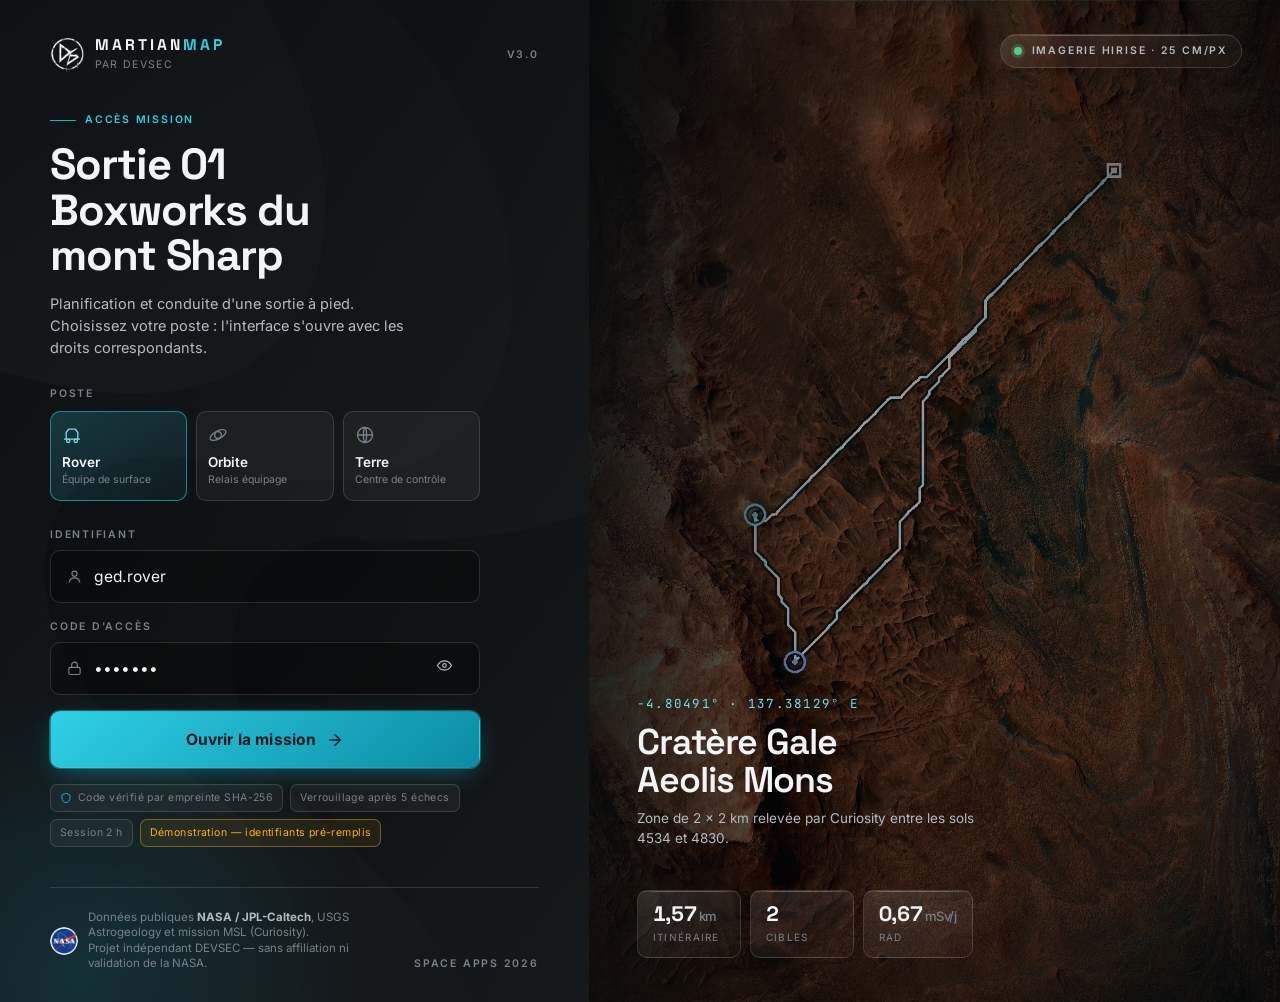
==== site/app.html @ 9fd5f77f "Martian Map v3 — interface DEVSEC, terrain 3D et liaison équipage Pipeline (martian_map_pipeline.py," ====
<!doctype html>
<html lang="fr">
<head>
<meta charset="utf-8">
<meta name="viewport" content="width=device-width,initial-scale=1">
<title>Martian Map — sortie 01</title>
<link rel="icon" href="assets/img/devsec-mark.png">
<link rel="stylesheet" href="assets/vendor/leaflet/leaflet.css">
<link rel="stylesheet" href="assets/css/martian.css">
<style>
/* ===========================================================================
   Disposition : la scène (carte 2D ou terrain 3D) occupe TOUTE la fenêtre.
   Les panneaux sont des plaques de verre posées dessus — la carte n'est
   jamais réduite à une colonne.
   =========================================================================== */
body{overflow:hidden}
#scene{position:fixed;inset:0;z-index:0;background:#06090B}
#carte{position:absolute;inset:0}
#vue3d{position:absolute;inset:0;width:100%;height:100%;display:block;opacity:0;
  transition:opacity var(--t-long) var(--e);pointer-events:none}
body[data-vue="3d"] #vue3d,body[data-ecran="marche"] #vue3d{opacity:1;pointer-events:auto}
body[data-vue="3d"] #carte,body[data-ecran="marche"] #carte{opacity:0;pointer-events:none;transition:opacity var(--t-moyen) var(--e)}
#carte{transition:opacity var(--t-moyen) var(--e)}
.leaflet-container{background:#06090B;font-family:var(--police-ui)}
.leaflet-control-attribution{background:rgba(7,10,12,.78)!important;color:var(--txt-4)!important;
  font-size:10px!important;border-radius:7px 0 0 0;padding:3px 8px!important}
.leaflet-control-attribution a{color:var(--txt-3)!important}
.etiq-carte{background:rgba(7,10,12,.9);border:1px solid var(--verre-bord);color:var(--txt);white-space:nowrap;
  font:600 11.5px/1 var(--police-ui);letter-spacing:.04em;padding:5px 9px;border-radius:7px;
  box-shadow:0 6px 18px rgba(0,0,0,.5);backdrop-filter:blur(8px)}
.etiq-carte::before{display:none}

/* ---------------------------------------------------------------- barre haute */
#barre{position:fixed;top:0;left:0;right:0;z-index:40;display:flex;align-items:center;gap:18px;
  padding:11px 18px;background:linear-gradient(180deg,rgba(7,10,12,.92),rgba(7,10,12,.62) 70%,transparent);
  backdrop-filter:blur(10px);-webkit-backdrop-filter:blur(10px)}
#barre .sep{width:1px;height:26px;background:var(--verre-bord)}
.mission-nom{font-size:13px;font-weight:600;line-height:1.2}
.mission-sous{font-size:10.5px;color:var(--txt-3)}
.droite{margin-left:auto;display:flex;align-items:center;gap:10px}
.poste{display:flex;align-items:center;gap:9px;padding:7px 12px;border-radius:9px;
  background:var(--verre-2);border:1px solid var(--verre-bord)}
.poste .n{font-size:12.5px;font-weight:600;line-height:1.1}
.poste .r{font-size:10px;color:var(--cy-400);letter-spacing:.1em;text-transform:uppercase}

/* ---------------------------------------------------------------- panneaux */
.panneau{position:fixed;z-index:30;display:flex;flex-direction:column;
  background:linear-gradient(158deg,rgba(17,24,31,.9),rgba(9,13,17,.87));
  backdrop-filter:blur(26px) saturate(135%);-webkit-backdrop-filter:blur(26px) saturate(135%);
  box-shadow:0 28px 64px -26px rgba(0,0,0,.95)}
.p-tete{display:flex;align-items:center;gap:10px;padding:13px 15px 11px}
.p-tete .etiq{flex:1}
.p-corps{padding:0 15px 15px;overflow-y:auto;min-height:0}
.repli{width:26px;height:26px;border-radius:7px;display:grid;place-items:center;color:var(--txt-3);
  transition:all var(--t-court) var(--e);flex:none}
.repli:hover{background:var(--verre-2);color:var(--txt)}
.repli svg{transition:transform var(--t-moyen) var(--e)}
.p-pied{padding:11px 15px 13px;border-top:1px solid var(--verre-bord);flex:none}
.panneau.ferme .p-corps,.panneau.ferme .p-pied{display:none}
.panneau.ferme .repli svg{transform:rotate(180deg)}

#p-couches{top:70px;left:18px;width:268px;max-height:calc(100vh - 220px)}
#p-mission{top:70px;right:18px;bottom:272px;width:376px}
#p-conditions{bottom:18px;left:18px;width:calc(100% - 430px);max-width:860px}
#p-comms{bottom:18px;right:18px;width:376px;height:240px}
body[data-ecran="marche"] .panneau{opacity:0;pointer-events:none;transform:translateY(8px)}
.panneau{transition:opacity var(--t-moyen) var(--e),transform var(--t-moyen) var(--e)}
#p-mission.ferme{width:218px}
body.plein #p-mission,body.plein #p-conditions,body.plein #p-comms,body.plein #p-couches{opacity:0;pointer-events:none}

/* --- couches --- */
.groupe + .groupe{margin-top:12px;padding-top:12px;border-top:1px solid var(--verre-bord)}
.legende{margin-top:12px;padding-top:11px;border-top:1px solid var(--verre-bord);display:grid;gap:5px}
.legende div{display:flex;align-items:center;gap:8px;font-size:11.5px;color:var(--txt-3)}
.opacite{display:flex;align-items:center;gap:10px;margin-top:10px;font-size:11.5px;color:var(--txt-3)}
.opacite input{flex:1}

/* --- bilan de mission --- */
.bilan{display:grid;grid-template-columns:1fr 1fr;gap:1px;background:var(--verre-bord);
  border:1px solid var(--verre-bord);border-radius:var(--r-s);overflow:hidden;margin-bottom:13px}
.bilan > div{background:rgba(10,14,18,.6);padding:11px 12px}
.bilan .v{font-family:var(--police-titre);font-size:20px;font-weight:700;letter-spacing:-.02em;line-height:1.05}
.bilan .v .unite{font-size:12px}
.bilan .l{font-size:10px;letter-spacing:.11em;text-transform:uppercase;color:var(--txt-3);margin-top:5px}

#profil{width:100%;height:92px;display:block;margin:4px 0 2px;cursor:crosshair}

.etape{display:grid;grid-template-columns:30px 1fr;gap:11px;padding:10px;border-radius:10px;width:100%;
  text-align:left;border:1px solid transparent;transition:all var(--t-court) var(--e)}
.etape:hover{background:var(--verre-2)}
.etape[aria-current=true]{border-color:rgba(47,208,230,.45);background:rgba(47,208,230,.08)}
.etape .num{width:30px;height:30px;border-radius:9px;display:grid;place-items:center;flex:none;
  font-family:var(--police-data);font-size:12px;font-weight:700;
  background:var(--verre-3);color:var(--txt-2);border:1px solid var(--verre-bord)}
.etape[data-nature=habitat] .num{background:rgba(255,255,255,.9);color:#070A0C;border-color:transparent}
.etape[data-nature="crête"] .num{background:linear-gradient(140deg,var(--cy-400),var(--cy-600));color:#03171C;border-color:transparent}
.etape[data-nature=creux] .num{background:linear-gradient(140deg,#6FA8FF,#2D63C8);color:#03101C;border-color:transparent}
.etape .nom{display:block;font-size:14px;font-weight:600;line-height:1.25}
.etape .det{display:block;font-size:11px;color:var(--txt-3);margin-top:4px;font-family:var(--police-data);
  line-height:1.5}
.etape .sci{display:block;font-size:11.5px;color:var(--cy-300);margin-top:5px;line-height:1.4}

/* --- conditions --- */
.mesures{display:flex;flex-wrap:wrap;gap:9px;padding-bottom:2px}
.mesure{flex:1 0 136px;padding:9px 11px;border-radius:9px;background:rgba(10,14,18,.55);
  border:1px solid var(--verre-bord)}
.mesure .n{font-size:9.5px;letter-spacing:.1em;text-transform:uppercase;color:var(--txt-4)}
.mesure .v{font-family:var(--police-data);font-size:14.5px;font-weight:500;margin:3px 0 2px}
.mesure .d{font-size:10px;color:var(--txt-4);line-height:1.3}

/* --- liaison --- */
#fil{display:flex;flex-direction:column;gap:7px;overflow-y:auto;flex:1;min-height:0;margin-bottom:11px}
.msg-l{padding:9px 11px;border-radius:9px;background:rgba(10,14,18,.55);border:1px solid var(--verre-bord);
  font-size:12.5px;line-height:1.4}
.msg-l .e{display:flex;align-items:center;gap:7px;margin-bottom:4px}
.msg-l .qui{font-size:10px;letter-spacing:.1em;text-transform:uppercase;color:var(--txt-3)}
.msg-l .h{margin-left:auto;font-family:var(--police-data);font-size:10px;color:var(--txt-4)}
.msg-l[data-prio=danger]{border-color:rgba(255,77,79,.45);background:rgba(255,77,79,.09)}
.msg-l[data-prio=prudence]{border-color:rgba(255,176,32,.4);background:rgba(255,176,32,.07)}
.envois{display:flex;flex-wrap:wrap;gap:6px}
.envois .btn{padding:7px 10px;font-size:11.5px;border-radius:8px;font-weight:500}
.vide{font-size:12px;color:var(--txt-4);padding:12px 2px;text-align:center}

/* ===========================================================================
   MODE MARCHE — visière
   Le centre reste libre : tout est repoussé sur les bords.
   =========================================================================== */
#hud{position:fixed;inset:0;z-index:35;opacity:0;pointer-events:none;
  transition:opacity var(--t-moyen) var(--e)}
body[data-ecran="marche"] #hud{opacity:1;pointer-events:auto}
#hud > *{position:absolute}
/* vignettage de visière */
#hud::before{content:"";position:absolute;inset:0;pointer-events:none;
  background:radial-gradient(ellipse 72% 64% at 50% 48%,transparent 52%,rgba(0,0,0,.62) 100%)}

/* bande de cap, en haut : fine, à la limite du champ de vision */
#ruban{top:58px;left:50%;transform:translateX(-50%);width:min(620px,56vw);height:42px;
  background:linear-gradient(180deg,rgba(9,13,17,.8),rgba(9,13,17,.55));
  border-radius:12px;overflow:hidden;display:grid;place-items:center}
#ruban canvas{display:block;width:100%;height:100%}
#ruban .fleche{position:absolute;top:-6px;left:50%;transform:translateX(-50%);
  width:0;height:0;border-left:7px solid transparent;border-right:7px solid transparent;
  border-top:9px solid var(--cy-300)}

.colonne{display:flex;flex-direction:column;gap:12px;width:296px}
#hud-g{left:26px;top:120px}
#hud-d{right:26px;top:120px;align-items:stretch}
.bloc{padding:15px 17px;border-radius:var(--r-m);
  background:linear-gradient(158deg,rgba(17,24,31,.84),rgba(9,13,17,.8));
  backdrop-filter:blur(22px) saturate(135%);-webkit-backdrop-filter:blur(22px) saturate(135%)}
.bloc .l{font-size:10px;letter-spacing:.15em;text-transform:uppercase;color:var(--txt-3);margin-bottom:7px}
.bloc .g{font-family:var(--police-titre);font-weight:700;letter-spacing:-.03em;line-height:.95;
  font-variant-numeric:tabular-nums}
.bloc .g .unite{font-size:.42em;letter-spacing:0}

#b-prochain .nom{font-family:var(--police-titre);font-size:21px;font-weight:600;line-height:1.1}
#b-prochain .sci{font-size:11.5px;color:var(--cy-300);margin-top:5px;line-height:1.35}
#b-dist .g{font-size:60px}
#b-temps .g{font-size:36px}
#b-pente{border:1.5px solid var(--sur);background:linear-gradient(150deg,rgba(86,204,138,.14),rgba(86,204,138,.04))}
#b-pente .l{color:var(--sur)}
#b-pente .g{font-size:46px}
#b-pente[data-n=prudence]{border-color:var(--prudence);background:linear-gradient(150deg,rgba(255,176,32,.16),rgba(255,176,32,.04))}
#b-pente[data-n=prudence] .l{color:var(--prudence)}
#b-pente[data-n=limite]{border-color:var(--danger);background:linear-gradient(150deg,rgba(255,77,79,.18),rgba(255,77,79,.05))}
#b-pente[data-n=limite] .l{color:#FF8A8C}
#b-retour .g{font-size:34px}
.duo{display:flex;gap:11px}
.duo > div{flex:1}

/* minicarte 3D façon jeu — inclinée, orientée selon le cap */
#boussole3d{left:26px;bottom:26px;width:230px;height:230px;perspective:620px;pointer-events:none}
#boussole3d .plateau{width:100%;height:100%;transform:rotateX(58deg);transform-style:preserve-3d;
  border-radius:50%;overflow:hidden;position:relative;
  background:radial-gradient(circle,rgba(10,16,20,.9),rgba(6,9,11,.96));
  box-shadow:0 0 0 1.5px var(--verre-bord),0 24px 50px -16px rgba(0,0,0,.9),
             0 0 46px -10px rgba(47,208,230,.3) inset}
#boussole3d canvas{position:absolute;inset:0;width:100%;height:100%}
#boussole3d .joueur{position:absolute;left:50%;top:50%;transform:translate(-50%,-50%);
  width:0;height:0;border-left:8px solid transparent;border-right:8px solid transparent;
  border-bottom:17px solid var(--cy-300);filter:drop-shadow(0 0 7px rgba(47,208,230,.9))}
#boussole3d .nord{position:absolute;left:50%;top:50%;width:2px;height:50%;transform-origin:top center;
  background:linear-gradient(180deg,rgba(255,77,79,.85),transparent)}
#boussole3d .cadre{position:absolute;inset:0;border-radius:50%;pointer-events:none;
  box-shadow:0 0 0 1.5px rgba(255,255,255,.14) inset}
#boussole-etiq{left:26px;bottom:6px;width:230px;text-align:center}

/* contrôles de démonstration */
#hud-cmd{right:26px;bottom:26px;width:360px;padding:13px 15px;border-radius:var(--r-m);
  background:linear-gradient(158deg,rgba(17,24,31,.86),rgba(9,13,17,.82))}
.cmd-l{display:flex;align-items:center;gap:8px;margin-bottom:10px}
.cmd-l .btn{flex:none}
#barre-prog{height:5px;border-radius:5px;background:rgba(255,255,255,.1);overflow:hidden;margin-bottom:9px}
#barre-prog i{display:block;height:100%;width:0;border-radius:5px;
  background:linear-gradient(90deg,var(--cy-500),var(--cy-300));transition:width .18s linear}
.cmd-info{font-family:var(--police-data);font-size:10.5px;color:var(--txt-4);display:flex;
  justify-content:space-between;gap:10px}

/* réticule central, très discret */
#reticule{left:50%;top:50%;transform:translate(-50%,-50%);width:46px;height:46px;pointer-events:none;opacity:.5}
#reticule::before,#reticule::after{content:"";position:absolute;background:rgba(255,255,255,.5)}
#reticule::before{left:50%;top:0;bottom:0;width:1px;transform:translateX(-50%);
  background:linear-gradient(180deg,transparent,rgba(255,255,255,.45) 35%,transparent 45%,
    transparent 55%,rgba(255,255,255,.45) 65%,transparent)}
#reticule::after{top:50%;left:0;right:0;height:1px;transform:translateY(-50%);
  background:linear-gradient(90deg,transparent,rgba(255,255,255,.45) 35%,transparent 45%,
    transparent 55%,rgba(255,255,255,.45) 65%,transparent)}

/* carte d'arrivée sur cible — placée bas-centre, hors du champ utile */
#sur-cible{left:50%;bottom:26px;transform:translateX(-50%) translateY(14px);width:min(430px,46vw);
  padding:16px 18px;border-radius:var(--r-m);opacity:0;pointer-events:none;
  border:1.5px solid rgba(47,208,230,.5);
  background:linear-gradient(150deg,rgba(47,208,230,.16),rgba(10,16,20,.9));
  transition:opacity var(--t-moyen) var(--e),transform var(--t-moyen) var(--e)}
#sur-cible.vu{opacity:1;transform:translateX(-50%);pointer-events:auto}
#sur-cible .t{display:flex;align-items:center;gap:10px;margin-bottom:9px}
#sur-cible .nom{font-family:var(--police-titre);font-size:18px;font-weight:600}
#sur-cible .sci{font-size:12.5px;color:var(--txt-2);line-height:1.45;margin-bottom:11px}
#sur-cible .chrono{display:flex;align-items:baseline;gap:9px}
#sur-cible .chrono .g{font-family:var(--police-titre);font-size:34px;font-weight:700;
  font-variant-numeric:tabular-nums;letter-spacing:-.02em;color:var(--cy-200)}

/* pile d'alertes (liaison, sécurité) */
#alertes{position:fixed;top:66px;left:50%;transform:translateX(-50%);z-index:60;
  display:flex;flex-direction:column;gap:9px;width:min(460px,86vw);pointer-events:none}
.alerte{padding:13px 15px;border-radius:var(--r-m);pointer-events:auto;
  border-left:3px solid var(--cy-400);animation:tombe var(--t-moyen) var(--e) both}
.alerte[data-prio=danger]{border-left-color:var(--danger)}
.alerte[data-prio=prudence]{border-left-color:var(--prudence)}
.alerte .e{display:flex;align-items:center;gap:8px;margin-bottom:4px}
.alerte .t{font-size:12.5px;line-height:1.4;color:var(--txt-2)}
@keyframes tombe{from{opacity:0;transform:translateY(-14px) scale(.97)}to{opacity:1;transform:none}}
.part{animation:part var(--t-moyen) var(--e) forwards}
@keyframes part{to{opacity:0;transform:translateY(-10px) scale(.97);margin-top:-54px}}

.impulsion{animation:impulsion .5s var(--e)}
@keyframes impulsion{0%{box-shadow:0 0 0 0 rgba(47,208,230,.5)}100%{box-shadow:0 0 0 18px rgba(47,208,230,0)}}

/* chargement */
#chargement{position:fixed;inset:0;z-index:90;display:grid;place-items:center;background:var(--ink-900);
  transition:opacity var(--t-long) var(--e)}
#chargement.parti{opacity:0;pointer-events:none}
.barre-ch{width:210px;height:2px;background:rgba(255,255,255,.1);border-radius:2px;overflow:hidden;margin-top:22px}
.barre-ch i{display:block;height:100%;width:30%;background:var(--cy-400);animation:glisse 1.1s var(--e) infinite}
@keyframes glisse{0%{transform:translateX(-100%)}100%{transform:translateX(430%)}}

@media (max-width:1280px){
  #p-mission{width:330px}#p-comms{width:330px;height:214px}
  #p-mission{bottom:246px}
  #p-conditions{width:calc(100% - 384px)}
  .colonne{width:250px}#b-dist .g{font-size:48px}
}
@media (max-width:1000px){
  #p-couches,#p-conditions{display:none}
  #p-mission,#p-comms{width:min(340px,calc(100vw - 36px))}
  #boussole3d{width:170px;height:170px}#boussole-etiq{width:170px}
  #hud-cmd{width:min(330px,calc(100vw - 52px))}
}
</style>
</head>
<body data-ecran="plan" data-vue="2d" data-role="rover">

<div id="chargement">
  <div style="text-align:center">
    <img src="assets/img/devsec-mark.png" alt="" style="height:52px;opacity:.9">
    <div class="marque-txt" style="margin-top:16px">MARTIAN<b>MAP</b></div>
    <div class="etiq" style="margin-top:9px" id="ch-txt">Chargement du relevé</div>
    <div class="barre-ch"><i></i></div>
  </div>
</div>

<div id="scene">
  <div id="carte"></div>
  <canvas id="vue3d"></canvas>
</div>

<!-- ============================ BARRE HAUTE ============================ -->
<header id="barre">
  <div class="marque">
    <img src="assets/img/devsec-mark.png" alt="DEVSEC" style="height:30px">
    <div>
      <div class="marque-txt" style="font-size:13.5px">MARTIAN<b>MAP</b></div>
      <div class="marque-sous" style="font-size:9.5px">par DEVSEC</div>
    </div>
  </div>
  <div class="sep"></div>
  <div>
    <div class="mission-nom" id="m-nom">Sortie 01</div>
    <div class="mission-sous" id="m-site">Mont Sharp</div>
  </div>

  <div class="segments" role="tablist" style="margin-left:26px">
    <button role="tab" data-ecran="plan" aria-selected="true">Planification</button>
    <button role="tab" data-ecran="marche" aria-selected="false" id="ong-marche">Mode marche</button>
  </div>

  <div class="droite">
    <div class="segments" id="vues">
      <button data-vue="2d" aria-selected="true" class="cy">Carte 2D</button>
      <button data-vue="3d" aria-selected="false" class="cy">Terrain 3D</button>
    </div>
    <button class="btn btn-fant btn-min" id="b-son" aria-pressed="true" title="Sons de l'interface">
      <svg width="17" height="17" viewBox="0 0 24 24" fill="none" stroke="currentColor" stroke-width="1.7" stroke-linecap="round" stroke-linejoin="round"><path d="M11 5 6.5 9H3v6h3.5L11 19Z"/><path d="M15.5 9.5a3.5 3.5 0 0 1 0 5" class="o1"/><path d="M18.5 7a7 7 0 0 1 0 10" class="o2"/></svg>
    </button>
    <div class="poste">
      <span class="puce-etat etat pulsation" style="--c:var(--sur);border:0;padding:0"></span>
      <div><div class="n" id="p-nom">Rover</div><div class="r" id="p-lieu">surface</div></div>
    </div>
    <button class="btn btn-fant btn-min" id="b-sortie" title="Fermer la session">
      <svg width="17" height="17" viewBox="0 0 24 24" fill="none" stroke="currentColor" stroke-width="1.7" stroke-linecap="round" stroke-linejoin="round"><path d="M15 17v2a2 2 0 0 1-2 2H6a2 2 0 0 1-2-2V5a2 2 0 0 1 2-2h7a2 2 0 0 1 2 2v2M10 12h10m0 0-3-3m3 3-3 3"/></svg>
    </button>
  </div>
</header>

<!-- ============================ PLANIFICATION ============================ -->
<aside class="panneau verre" id="p-couches">
  <div class="p-tete">
    <span class="etiq">Couches</span>
    <button class="repli" data-repli title="Replier"><svg width="15" height="15" viewBox="0 0 24 24" fill="none" stroke="currentColor" stroke-width="2" stroke-linecap="round" stroke-linejoin="round"><path d="m6 15 6-6 6 6"/></svg></button>
  </div>
  <div class="p-corps">
    <div class="groupe"><span class="etiq" style="display:block;margin-bottom:5px">Fond</span><div id="fonds"></div></div>
    <div class="groupe"><span class="etiq" style="display:block;margin-bottom:5px">Superpositions</span><div id="surcouches"></div>
      <div class="opacite"><span>Opacité</span><input type="range" id="opacite" min="10" max="100" value="100"><span class="data" id="opacite-v">100%</span></div>
    </div>
    <div class="legende">
      <div><span class="pastille" style="background:#3CB44B"></span>Pente &lt; 10° — marche normale</div>
      <div><span class="pastille" style="background:#E0A33C"></span>10° à 20° — prudence</div>
      <div><span class="pastille" style="background:#B5462A"></span>&gt; 20° ou blocs — interdit</div>
      <div><span class="pastille" style="background:#7FB3D5"></span>Traces de Curiosity</div>
    </div>
  </div>
</aside>

<aside class="panneau verre" id="p-mission">
  <div class="p-tete">
    <span class="etiq">Sortie 01 — relevé</span>
    <button class="repli" data-repli title="Replier"><svg width="15" height="15" viewBox="0 0 24 24" fill="none" stroke="currentColor" stroke-width="2" stroke-linecap="round" stroke-linejoin="round"><path d="m6 15 6-6 6 6"/></svg></button>
  </div>
  <div class="p-corps">
    <div class="bilan" id="bilan"></div>
    <span class="etiq" style="display:block;margin:4px 0 2px">Profil en long</span>
    <svg id="profil" viewBox="0 0 352 92" preserveAspectRatio="none"></svg>
    <div style="font-size:10.5px;color:var(--txt-4);margin-bottom:12px">
      Bande inférieure : classe de danger du terrain sous les pieds.
    </div>
    <span class="etiq" style="display:block;margin-bottom:5px">Déroulé</span>
    <div id="etapes"></div>
    <div style="font-size:10.5px;color:var(--txt-4);margin-top:12px;line-height:1.45" id="hypotheses"></div>
  </div>
  <div class="p-pied">
    <button class="btn btn-cle" id="vers-marche" style="width:100%">
      Passer en mode marche
      <svg width="17" height="17" viewBox="0 0 24 24" fill="none" stroke="currentColor" stroke-width="2" stroke-linecap="round" stroke-linejoin="round"><path d="M5 12h13M12 5l7 7-7 7"/></svg>
    </button>
  </div>
</aside>

<aside class="panneau verre" id="p-conditions">
  <div class="p-tete">
    <span class="etiq">Conditions — dernières mesures publiées</span>
    <span class="etiq data" id="cond-maj" style="flex:none;color:var(--txt-4)"></span>
    <button class="repli" data-repli title="Replier"><svg width="15" height="15" viewBox="0 0 24 24" fill="none" stroke="currentColor" stroke-width="2" stroke-linecap="round" stroke-linejoin="round"><path d="m6 15 6-6 6 6"/></svg></button>
  </div>
  <div class="p-corps"><div class="mesures" id="mesures"></div></div>
</aside>

<aside class="panneau verre" id="p-comms">
  <div class="p-tete">
    <span class="etiq">Liaison</span>
    <span class="etiq data" id="delai" style="flex:none;color:var(--cy-400)"></span>
    <button class="repli" data-repli title="Replier"><svg width="15" height="15" viewBox="0 0 24 24" fill="none" stroke="currentColor" stroke-width="2" stroke-linecap="round" stroke-linejoin="round"><path d="m6 15 6-6 6 6"/></svg></button>
  </div>
  <div class="p-corps" style="display:flex;flex-direction:column;flex:1;min-height:0">
    <div id="fil"></div>
    <span class="etiq" style="display:block;margin-bottom:6px">Émettre</span>
    <div class="envois" id="envois"></div>
  </div>
</aside>

<!-- ============================ MODE MARCHE ============================ -->
<section id="hud" aria-hidden="true">
  <div id="ruban" class="verre"><canvas id="ruban-c" width="1240" height="84"></canvas><span class="fleche"></span></div>
  <div id="reticule"></div>

  <div class="colonne" id="hud-g">
    <div class="bloc verre" id="b-prochain">
      <div class="l">Prochain point <span class="data" id="h-etape" style="color:var(--cy-400)"></span></div>
      <div class="nom" id="h-nom">—</div>
      <div class="sci" id="h-sci"></div>
    </div>
    <div class="bloc verre" id="b-dist">
      <div class="l">Distance</div>
      <div class="g" id="h-dist">0<span class="unite"> m</span></div>
    </div>
    <div class="bloc verre" id="b-temps">
      <div class="l">Temps estimé</div>
      <div class="g" id="h-temps">0<span class="unite"> min</span></div>
    </div>
  </div>

  <div class="colonne" id="hud-d">
    <div class="bloc verre" id="b-pente" data-n="ok">
      <div class="l" id="h-pente-etat">Terrain normal</div>
      <div class="g" id="h-pente">0,0°</div>
      <div style="font-size:11px;color:var(--txt-3);margin-top:6px" id="h-pente-txt"></div>
    </div>
    <div class="bloc verre" id="b-retour">
      <div class="l">Retour habitat</div>
      <div class="g" id="h-retour">0<span class="unite"> min</span></div>
    </div>
    <div class="duo">
      <div class="bloc verre"><div class="l">Dose</div>
        <div class="g data" style="font-size:21px" id="h-dose">0,000<span class="unite" style="font-size:11px"> mSv</span></div></div>
      <div class="bloc verre"><div class="l">Cap</div>
        <div class="g data" style="font-size:21px" id="h-cap">0°</div></div>
    </div>
  </div>

  <div id="boussole3d">
    <div class="plateau"><canvas id="mini-c" width="560" height="560"></canvas><span class="nord" id="mini-nord"></span><span class="cadre"></span></div>
    <span class="joueur"></span>
  </div>
  <div id="boussole-etiq"><span class="etiq" id="mini-etiq">Orientation · 250 m</span></div>

  <div id="sur-cible" class="verre">
    <div class="t">
      <span class="puce-etat etat" style="--c:var(--cy-400);border:0;padding:0"></span>
      <span class="etiq etiq-cy">Cible atteinte</span>
      <span class="nom" id="sc-nom" style="margin-left:auto"></span>
    </div>
    <div class="sci" id="sc-sci"></div>
    <div class="chrono">
      <span class="g" id="sc-chrono">20:00</span>
      <div><div class="etiq">Relevé en cours</div>
        <div style="font-size:11px;color:var(--txt-3)" id="sc-reste"></div></div>
      <button class="btn btn-min" id="sc-fin" style="margin-left:auto">Terminer</button>
    </div>
  </div>

  <div id="hud-cmd" class="verre">
    <div class="cmd-l">
      <button class="btn btn-min" id="c-recul">−25 m</button>
      <button class="btn btn-min btn-cle" id="c-lecture" style="flex:1">Avancer</button>
      <button class="btn btn-min" id="c-avance">+25 m</button>
      <button class="btn btn-min" id="c-reset" title="Revenir à l'habitat">⟲</button>
    </div>
    <div id="barre-prog"><i id="prog-i"></i></div>
    <input type="range" id="c-curseur" min="0" max="1000" value="0" style="width:100%" aria-label="Position sur l'itinéraire">
    <div class="cmd-info">
      <span id="c-pos">0 / 0 m</span>
      <span id="c-alt">—</span>
      <span>← → · espace · échap</span>
    </div>
  </div>
</section>

<div id="alertes"></div>

<script src="assets/vendor/leaflet/leaflet.js"></script>
<script src="assets/js/noyau.js"></script>
<script src="assets/js/carte2d.js"></script>
<script src="assets/js/hud.js"></script>
<script type="module" src="assets/js/app.js"></script>
</body>
</html>
---- site/assets/vendor/leaflet/leaflet.css ----
/* required styles */

.leaflet-pane,
.leaflet-tile,
.leaflet-marker-icon,
.leaflet-marker-shadow,
.leaflet-tile-container,
.leaflet-pane > svg,
.leaflet-pane > canvas,
.leaflet-zoom-box,
.leaflet-image-layer,
.leaflet-layer {
	position: absolute;
	left: 0;
	top: 0;
	}
.leaflet-container {
	overflow: hidden;
	}
.leaflet-tile,
.leaflet-marker-icon,
.leaflet-marker-shadow {
	-webkit-user-select: none;
	   -moz-user-select: none;
	        user-select: none;
	  -webkit-user-drag: none;
	}
/* Prevents IE11 from highlighting tiles in blue */
.leaflet-tile::selection {
	background: transparent;
}
/* Safari renders non-retina tile on retina better with this, but Chrome is worse */
.leaflet-safari .leaflet-tile {
	image-rendering: -webkit-optimize-contrast;
	}
/* hack that prevents hw layers "stretching" when loading new tiles */
.leaflet-safari .leaflet-tile-container {
	width: 1600px;
	height: 1600px;
	-webkit-transform-origin: 0 0;
	}
.leaflet-marker-icon,
.leaflet-marker-shadow {
	display: block;
	}
/* .leaflet-container svg: reset svg max-width decleration shipped in Joomla! (joomla.org) 3.x */
/* .leaflet-container img: map is broken in FF if you have max-width: 100% on tiles */
.leaflet-container .leaflet-overlay-pane svg {
	max-width: none !important;
	max-height: none !important;
	}
.leaflet-container .leaflet-marker-pane img,
.leaflet-container .leaflet-shadow-pane img,
.leaflet-container .leaflet-tile-pane img,
.leaflet-container img.leaflet-image-layer,
.leaflet-container .leaflet-tile {
	max-width: none !important;
	max-height: none !important;
	width: auto;
	padding: 0;
	}

.leaflet-container img.leaflet-tile {
	/* See: https://bugs.chromium.org/p/chromium/issues/detail?id=600120 */
	mix-blend-mode: plus-lighter;
}

.leaflet-container.leaflet-touch-zoom {
	-ms-touch-action: pan-x pan-y;
	touch-action: pan-x pan-y;
	}
.leaflet-container.leaflet-touch-drag {
	-ms-touch-action: pinch-zoom;
	/* Fallback for FF which doesn't support pinch-zoom */
	touch-action: none;
	touch-action: pinch-zoom;
}
.leaflet-container.leaflet-touch-drag.leaflet-touch-zoom {
	-ms-touch-action: none;
	touch-action: none;
}
.leaflet-container {
	-webkit-tap-highlight-color: transparent;
}
.leaflet-container a {
	-webkit-tap-highlight-color: rgba(51, 181, 229, 0.4);
}
.leaflet-tile {
	filter: inherit;
	visibility: hidden;
	}
.leaflet-tile-loaded {
	visibility: inherit;
	}
.leaflet-zoom-box {
	width: 0;
	height: 0;
	-moz-box-sizing: border-box;
	     box-sizing: border-box;
	z-index: 800;
	}
/* workaround for https://bugzilla.mozilla.org/show_bug.cgi?id=888319 */
.leaflet-overlay-pane svg {
	-moz-user-select: none;
	}

.leaflet-pane         { z-index: 400; }

.leaflet-tile-pane    { z-index: 200; }
.leaflet-overlay-pane { z-index: 400; }
.leaflet-shadow-pane  { z-index: 500; }
.leaflet-marker-pane  { z-index: 600; }
.leaflet-tooltip-pane   { z-index: 650; }
.leaflet-popup-pane   { z-index: 700; }

.leaflet-map-pane canvas { z-index: 100; }
.leaflet-map-pane svg    { z-index: 200; }

.leaflet-vml-shape {
	width: 1px;
	height: 1px;
	}
.lvml {
	behavior: url(#default#VML);
	display: inline-block;
	position: absolute;
	}


/* control positioning */

.leaflet-control {
	position: relative;
	z-index: 800;
	pointer-events: visiblePainted; /* IE 9-10 doesn't have auto */
	pointer-events: auto;
	}
.leaflet-top,
.leaflet-bottom {
	position: absolute;
	z-index: 1000;
	pointer-events: none;
	}
.leaflet-top {
	top: 0;
	}
.leaflet-right {
	right: 0;
	}
.leaflet-bottom {
	bottom: 0;
	}
.leaflet-left {
	left: 0;
	}
.leaflet-control {
	float: left;
	clear: both;
	}
.leaflet-right .leaflet-control {
	float: right;
	}
.leaflet-top .leaflet-control {
	margin-top: 10px;
	}
.leaflet-bottom .leaflet-control {
	margin-bottom: 10px;
	}
.leaflet-left .leaflet-control {
	margin-left: 10px;
	}
.leaflet-right .leaflet-control {
	margin-right: 10px;
	}


/* zoom and fade animations */

.leaflet-fade-anim .leaflet-popup {
	opacity: 0;
	-webkit-transition: opacity 0.2s linear;
	   -moz-transition: opacity 0.2s linear;
	        transition: opacity 0.2s linear;
	}
.leaflet-fade-anim .leaflet-map-pane .leaflet-popup {
	opacity: 1;
	}
.leaflet-zoom-animated {
	-webkit-transform-origin: 0 0;
	    -ms-transform-origin: 0 0;
	        transform-origin: 0 0;
	}
svg.leaflet-zoom-animated {
	will-change: transform;
}

.leaflet-zoom-anim .leaflet-zoom-animated {
	-webkit-transition: -webkit-transform 0.25s cubic-bezier(0,0,0.25,1);
	   -moz-transition:    -moz-transform 0.25s cubic-bezier(0,0,0.25,1);
	        transition:         transform 0.25s cubic-bezier(0,0,0.25,1);
	}
.leaflet-zoom-anim .leaflet-tile,
.leaflet-pan-anim .leaflet-tile {
	-webkit-transition: none;
	   -moz-transition: none;
	        transition: none;
	}

.leaflet-zoom-anim .leaflet-zoom-hide {
	visibility: hidden;
	}


/* cursors */

.leaflet-interactive {
	cursor: pointer;
	}
.leaflet-grab {
	cursor: -webkit-grab;
	cursor:    -moz-grab;
	cursor:         grab;
	}
.leaflet-crosshair,
.leaflet-crosshair .leaflet-interactive {
	cursor: crosshair;
	}
.leaflet-popup-pane,
.leaflet-control {
	cursor: auto;
	}
.leaflet-dragging .leaflet-grab,
.leaflet-dragging .leaflet-grab .leaflet-interactive,
.leaflet-dragging .leaflet-marker-draggable {
	cursor: move;
	cursor: -webkit-grabbing;
	cursor:    -moz-grabbing;
	cursor:         grabbing;
	}

/* marker & overlays interactivity */
.leaflet-marker-icon,
.leaflet-marker-shadow,
.leaflet-image-layer,
.leaflet-pane > svg path,
.leaflet-tile-container {
	pointer-events: none;
	}

.leaflet-marker-icon.leaflet-interactive,
.leaflet-image-layer.leaflet-interactive,
.leaflet-pane > svg path.leaflet-interactive,
svg.leaflet-image-layer.leaflet-interactive path {
	pointer-events: visiblePainted; /* IE 9-10 doesn't have auto */
	pointer-events: auto;
	}

/* visual tweaks */

.leaflet-container {
	background: #ddd;
	outline-offset: 1px;
	}
.leaflet-container a {
	color: #0078A8;
	}
.leaflet-zoom-box {
	border: 2px dotted #38f;
	background: rgba(255,255,255,0.5);
	}


/* general typography */
.leaflet-container {
	font-family: "Helvetica Neue", Arial, Helvetica, sans-serif;
	font-size: 12px;
	font-size: 0.75rem;
	line-height: 1.5;
	}


/* general toolbar styles */

.leaflet-bar {
	box-shadow: 0 1px 5px rgba(0,0,0,0.65);
	border-radius: 4px;
	}
.leaflet-bar a {
	background-color: #fff;
	border-bottom: 1px solid #ccc;
	width: 26px;
	height: 26px;
	line-height: 26px;
	display: block;
	text-align: center;
	text-decoration: none;
	color: black;
	}
.leaflet-bar a,
.leaflet-control-layers-toggle {
	background-position: 50% 50%;
	background-repeat: no-repeat;
	display: block;
	}
.leaflet-bar a:hover,
.leaflet-bar a:focus {
	background-color: #f4f4f4;
	}
.leaflet-bar a:first-child {
	border-top-left-radius: 4px;
	border-top-right-radius: 4px;
	}
.leaflet-bar a:last-child {
	border-bottom-left-radius: 4px;
	border-bottom-right-radius: 4px;
	border-bottom: none;
	}
.leaflet-bar a.leaflet-disabled {
	cursor: default;
	background-color: #f4f4f4;
	color: #bbb;
	}

.leaflet-touch .leaflet-bar a {
	width: 30px;
	height: 30px;
	line-height: 30px;
	}
.leaflet-touch .leaflet-bar a:first-child {
	border-top-left-radius: 2px;
	border-top-right-radius: 2px;
	}
.leaflet-touch .leaflet-bar a:last-child {
	border-bottom-left-radius: 2px;
	border-bottom-right-radius: 2px;
	}

/* zoom control */

.leaflet-control-zoom-in,
.leaflet-control-zoom-out {
	font: bold 18px 'Lucida Console', Monaco, monospace;
	text-indent: 1px;
	}

.leaflet-touch .leaflet-control-zoom-in, .leaflet-touch .leaflet-control-zoom-out  {
	font-size: 22px;
	}


/* layers control */

.leaflet-control-layers {
	box-shadow: 0 1px 5px rgba(0,0,0,0.4);
	background: #fff;
	border-radius: 5px;
	}
.leaflet-control-layers-toggle {
	background-image: url(images/layers.png);
	width: 36px;
	height: 36px;
	}
.leaflet-retina .leaflet-control-layers-toggle {
	background-image: url(images/layers-2x.png);
	background-size: 26px 26px;
	}
.leaflet-touch .leaflet-control-layers-toggle {
	width: 44px;
	height: 44px;
	}
.leaflet-control-layers .leaflet-control-layers-list,
.leaflet-control-layers-expanded .leaflet-control-layers-toggle {
	display: none;
	}
.leaflet-control-layers-expanded .leaflet-control-layers-list {
	display: block;
	position: relative;
	}
.leaflet-control-layers-expanded {
	padding: 6px 10px 6px 6px;
	color: #333;
	background: #fff;
	}
.leaflet-control-layers-scrollbar {
	overflow-y: scroll;
	overflow-x: hidden;
	padding-right: 5px;
	}
.leaflet-control-layers-selector {
	margin-top: 2px;
	position: relative;
	top: 1px;
	}
.leaflet-control-layers label {
	display: block;
	font-size: 13px;
	font-size: 1.08333em;
	}
.leaflet-control-layers-separator {
	height: 0;
	border-top: 1px solid #ddd;
	margin: 5px -10px 5px -6px;
	}

/* Default icon URLs */
.leaflet-default-icon-path { /* used only in path-guessing heuristic, see L.Icon.Default */
	background-image: url(images/marker-icon.png);
	}


/* attribution and scale controls */

.leaflet-container .leaflet-control-attribution {
	background: #fff;
	background: rgba(255, 255, 255, 0.8);
	margin: 0;
	}
.leaflet-control-attribution,
.leaflet-control-scale-line {
	padding: 0 5px;
	color: #333;
	line-height: 1.4;
	}
.leaflet-control-attribution a {
	text-decoration: none;
	}
.leaflet-control-attribution a:hover,
.leaflet-control-attribution a:focus {
	text-decoration: underline;
	}
.leaflet-attribution-flag {
	display: inline !important;
	vertical-align: baseline !important;
	width: 1em;
	height: 0.6669em;
	}
.leaflet-left .leaflet-control-scale {
	margin-left: 5px;
	}
.leaflet-bottom .leaflet-control-scale {
	margin-bottom: 5px;
	}
.leaflet-control-scale-line {
	border: 2px solid #777;
	border-top: none;
	line-height: 1.1;
	padding: 2px 5px 1px;
	white-space: nowrap;
	-moz-box-sizing: border-box;
	     box-sizing: border-box;
	background: rgba(255, 255, 255, 0.8);
	text-shadow: 1px 1px #fff;
	}
.leaflet-control-scale-line:not(:first-child) {
	border-top: 2px solid #777;
	border-bottom: none;
	margin-top: -2px;
	}
.leaflet-control-scale-line:not(:first-child):not(:last-child) {
	border-bottom: 2px solid #777;
	}

.leaflet-touch .leaflet-control-attribution,
.leaflet-touch .leaflet-control-layers,
.leaflet-touch .leaflet-bar {
	box-shadow: none;
	}
.leaflet-touch .leaflet-control-layers,
.leaflet-touch .leaflet-bar {
	border: 2px solid rgba(0,0,0,0.2);
	background-clip: padding-box;
	}


/* popup */

.leaflet-popup {
	position: absolute;
	text-align: center;
	margin-bottom: 20px;
	}
.leaflet-popup-content-wrapper {
	padding: 1px;
	text-align: left;
	border-radius: 12px;
	}
.leaflet-popup-content {
	margin: 13px 24px 13px 20px;
	line-height: 1.3;
	font-size: 13px;
	font-size: 1.08333em;
	min-height: 1px;
	}
.leaflet-popup-content p {
	margin: 17px 0;
	margin: 1.3em 0;
	}
.leaflet-popup-tip-container {
	width: 40px;
	height: 20px;
	position: absolute;
	left: 50%;
	margin-top: -1px;
	margin-left: -20px;
	overflow: hidden;
	pointer-events: none;
	}
.leaflet-popup-tip {
	width: 17px;
	height: 17px;
	padding: 1px;

	margin: -10px auto 0;
	pointer-events: auto;

	-webkit-transform: rotate(45deg);
	   -moz-transform: rotate(45deg);
	    -ms-transform: rotate(45deg);
	        transform: rotate(45deg);
	}
.leaflet-popup-content-wrapper,
.leaflet-popup-tip {
	background: white;
	color: #333;
	box-shadow: 0 3px 14px rgba(0,0,0,0.4);
	}
.leaflet-container a.leaflet-popup-close-button {
	position: absolute;
	top: 0;
	right: 0;
	border: none;
	text-align: center;
	width: 24px;
	height: 24px;
	font: 16px/24px Tahoma, Verdana, sans-serif;
	color: #757575;
	text-decoration: none;
	background: transparent;
	}
.leaflet-container a.leaflet-popup-close-button:hover,
.leaflet-container a.leaflet-popup-close-button:focus {
	color: #585858;
	}
.leaflet-popup-scrolled {
	overflow: auto;
	}

.leaflet-oldie .leaflet-popup-content-wrapper {
	-ms-zoom: 1;
	}
.leaflet-oldie .leaflet-popup-tip {
	width: 24px;
	margin: 0 auto;

	-ms-filter: "progid:DXImageTransform.Microsoft.Matrix(M11=0.70710678, M12=0.70710678, M21=-0.70710678, M22=0.70710678)";
	filter: progid:DXImageTransform.Microsoft.Matrix(M11=0.70710678, M12=0.70710678, M21=-0.70710678, M22=0.70710678);
	}

.leaflet-oldie .leaflet-control-zoom,
.leaflet-oldie .leaflet-control-layers,
.leaflet-oldie .leaflet-popup-content-wrapper,
.leaflet-oldie .leaflet-popup-tip {
	border: 1px solid #999;
	}


/* div icon */

.leaflet-div-icon {
	background: #fff;
	border: 1px solid #666;
	}


/* Tooltip */
/* Base styles for the element that has a tooltip */
.leaflet-tooltip {
	position: absolute;
	padding: 6px;
	background-color: #fff;
	border: 1px solid #fff;
	border-radius: 3px;
	color: #222;
	white-space: nowrap;
	-webkit-user-select: none;
	-moz-user-select: none;
	-ms-user-select: none;
	user-select: none;
	pointer-events: none;
	box-shadow: 0 1px 3px rgba(0,0,0,0.4);
	}
.leaflet-tooltip.leaflet-interactive {
	cursor: pointer;
	pointer-events: auto;
	}
.leaflet-tooltip-top:before,
.leaflet-tooltip-bottom:before,
.leaflet-tooltip-left:before,
.leaflet-tooltip-right:before {
	position: absolute;
	pointer-events: none;
	border: 6px solid transparent;
	background: transparent;
	content: "";
	}

/* Directions */

.leaflet-tooltip-bottom {
	margin-top: 6px;
}
.leaflet-tooltip-top {
	margin-top: -6px;
}
.leaflet-tooltip-bottom:before,
.leaflet-tooltip-top:before {
	left: 50%;
	margin-left: -6px;
	}
.leaflet-tooltip-top:before {
	bottom: 0;
	margin-bottom: -12px;
	border-top-color: #fff;
	}
.leaflet-tooltip-bottom:before {
	top: 0;
	margin-top: -12px;
	margin-left: -6px;
	border-bottom-color: #fff;
	}
.leaflet-tooltip-left {
	margin-left: -6px;
}
.leaflet-tooltip-right {
	margin-left: 6px;
}
.leaflet-tooltip-left:before,
.leaflet-tooltip-right:before {
	top: 50%;
	margin-top: -6px;
	}
.leaflet-tooltip-left:before {
	right: 0;
	margin-right: -12px;
	border-left-color: #fff;
	}
.leaflet-tooltip-right:before {
	left: 0;
	margin-left: -12px;
	border-right-color: #fff;
	}

/* Printing */

@media print {
	/* Prevent printers from removing background-images of controls. */
	.leaflet-control {
		-webkit-print-color-adjust: exact;
		print-color-adjust: exact;
		}
	}
---- site/assets/css/martian.css ----
@import url("../fonts/polices.css");

/* ===========================================================================
   MARTIAN MAP — système de design
   DEVSEC · NASA Space Apps Challenge 2026 · Libreville

   Principes retenus, et pourquoi :

   1. VERRE GRIS.  Les surfaces sont des plaques de verre translucide tirées de
      la palette fournie (gris neutre #6E6F71 → #FFFFFF). Le verre se pose sur
      l'imagerie martienne : l'instrument n'occulte jamais complètement le
      terrain, exactement comme une visière.
   2. ACCENT FROID.  Le terrain de Gale est rouille. Un accent chaud s'y noie.
      L'accent instrument est donc cyan : contraste maximal sur la roche, et
      lecture immédiate de « ceci est une donnée, pas du paysage ».
   3. LE CHAUD EST RÉSERVÉ AU DANGER.  Ambre = prudence, rouge = limite. Aucune
      décoration chaude ailleurs : dans une interface de sécurité, une couleur
      d'alerte utilisée pour faire joli est une faute.
   4. LE CENTRE EST LIBRE.  En mode marche, rien n'est placé au centre : c'est
      le champ de vision de l'astronaute.
   =========================================================================== */

:root{
  /* --- sol --- */
  --ink-900:#070A0C;
  --ink-800:#0B1013;
  --ink-700:#111820;
  --ink-600:#18222B;

  /* --- gris de la palette fournie --- */
  --g-05:#F8F8F9; --g-10:#F0F0F1; --g-20:#E0E0E2; --g-30:#D0D0D2;
  --g-40:#C0C0C2; --g-50:#A8A8AB; --g-60:#909094; --g-70:#6E6F71;

  /* --- verre --- */
  --verre-1:rgba(255,255,255,.045);
  --verre-2:rgba(255,255,255,.075);
  --verre-3:rgba(255,255,255,.115);
  --verre-bord:rgba(255,255,255,.135);
  --verre-bord-fort:rgba(255,255,255,.26);
  --verre-ombre:0 24px 60px -24px rgba(0,0,0,.92);
  --flou:blur(22px) saturate(150%);

  /* --- texte --- */
  --txt:#F2F4F6; --txt-2:#B4BBC2; --txt-3:#79828B; --txt-4:#4D5760;

  /* --- accent instrument --- */
  --cy-200:#AFF2FA; --cy-300:#6FE2F2; --cy-400:#2FD0E6;
  --cy-500:#11B2CC; --cy-600:#0A8CA3; --cy-700:#076B7D;
  --cy-ombre:0 0 0 1px rgba(47,208,230,.35), 0 8px 28px -8px rgba(47,208,230,.45);

  /* --- sémantique sécurité --- */
  --sur:#56CC8A; --prudence:#FFB020; --danger:#FF4D4F; --danger-2:#C62A2C;

  /* --- marques --- */
  --nasa-bleu:#0B3D91; --nasa-rouge:#FC3D21;

  /* --- rythme --- */
  --r-s:10px; --r-m:16px; --r-l:22px; --r-xl:30px;
  --t-court:.16s; --t-moyen:.3s; --t-long:.55s;
  --e:cubic-bezier(.2,.75,.25,1);

  --police-titre:"Space Grotesk","Segoe UI",system-ui,sans-serif;
  --police-ui:"Inter","Segoe UI",system-ui,sans-serif;
  --police-data:"JetBrains Mono",ui-monospace,"Cascadia Mono",Consolas,monospace;
}

*,*::before,*::after{box-sizing:border-box}
html,body{height:100%;margin:0}
body{
  background:var(--ink-900); color:var(--txt);
  font:400 16px/1.5 var(--police-ui);
  -webkit-font-smoothing:antialiased; text-rendering:optimizeLegibility;
  overflow:hidden;
}
h1,h2,h3,h4{margin:0;font-family:var(--police-titre);font-weight:600;letter-spacing:-.015em}
button,input,select,textarea{font:inherit;color:inherit}
button{border:0;background:none;cursor:pointer}
a{color:var(--cy-300);text-decoration:none}
::selection{background:rgba(47,208,230,.3)}

/* barres de défilement discrètes */
*::-webkit-scrollbar{width:9px;height:9px}
*::-webkit-scrollbar-track{background:transparent}
*::-webkit-scrollbar-thumb{background:rgba(255,255,255,.1);border-radius:9px;border:2px solid transparent;background-clip:content-box}
*::-webkit-scrollbar-thumb:hover{background:rgba(255,255,255,.2);background-clip:content-box}

/* ===========================================================================
   VERRE — la brique de base
   =========================================================================== */
.verre{
  position:relative;
  background:linear-gradient(158deg,var(--verre-3),var(--verre-1) 58%,rgba(255,255,255,.02));
  backdrop-filter:var(--flou); -webkit-backdrop-filter:var(--flou);
  border:1px solid var(--verre-bord);
  border-radius:var(--r-m);
  box-shadow:var(--verre-ombre);
}
/* liseré lumineux en haut de plaque : donne l'épaisseur du verre */
.verre::before{
  content:""; position:absolute; inset:0 0 auto; height:1px; border-radius:inherit;
  background:linear-gradient(90deg,transparent,var(--verre-bord-fort) 22%,var(--verre-bord-fort) 78%,transparent);
  pointer-events:none;
}
.verre-dense{background:linear-gradient(158deg,rgba(14,20,26,.88),rgba(8,12,16,.82));backdrop-filter:blur(30px) saturate(130%)}
/* Posé sur l'imagerie : le fond doit rester sombre quelle que soit la couleur
   de la carte en dessous, sinon le texte secondaire disparaît. La sensation de
   verre vient alors du flou et du liseré, pas de la transparence. */
.verre-pose{
  background:linear-gradient(158deg,rgba(17,24,31,.89),rgba(9,13,17,.86));
  backdrop-filter:blur(26px) saturate(135%); -webkit-backdrop-filter:blur(26px) saturate(135%);
  border:1px solid rgba(255,255,255,.12);
  box-shadow:0 28px 64px -26px rgba(0,0,0,.95),0 0 0 1px rgba(0,0,0,.3);
}
.verre-plat{box-shadow:none;border-radius:var(--r-s)}
@supports not (backdrop-filter:blur(2px)){
  .verre{background:rgba(14,19,24,.93)}
}

/* ===========================================================================
   TYPOGRAPHIE
   =========================================================================== */
.titre-xl{font-family:var(--police-titre);font-size:clamp(30px,3.4vw,44px);font-weight:700;line-height:1.05;letter-spacing:-.025em}
.titre-l {font-family:var(--police-titre);font-size:23px;font-weight:600;line-height:1.15}
.titre-m {font-family:var(--police-titre);font-size:18px;font-weight:600}

/* étiquette technique : toujours en capitales, toujours espacée, jamais une phrase */
.etiq{
  font-family:var(--police-ui); font-size:10.5px; font-weight:600;
  letter-spacing:.17em; text-transform:uppercase; color:var(--txt-3);
}
.etiq-cy{color:var(--cy-400)}
.data{font-family:var(--police-data);font-variant-numeric:tabular-nums;font-feature-settings:"tnum" 1}
.unite{font-family:var(--police-ui);font-weight:500;color:var(--txt-3)}
.sourdine{color:var(--txt-2)}
.sourdine-2{color:var(--txt-3)}

/* grand nombre d'instrument */
.nombre{font-family:var(--police-titre);font-weight:700;font-variant-numeric:tabular-nums;letter-spacing:-.03em;line-height:.92}
.nombre-xxl{font-size:clamp(56px,7vw,96px)}
.nombre-xl{font-size:clamp(38px,4.4vw,58px)}
.nombre-l{font-size:30px}

/* ===========================================================================
   COMMANDES
   =========================================================================== */
.btn{
  display:inline-flex;align-items:center;justify-content:center;gap:10px;
  padding:13px 20px;border-radius:var(--r-s);
  font-weight:600;font-size:14.5px;letter-spacing:.01em;
  border:1px solid var(--verre-bord); background:var(--verre-2); color:var(--txt);
  transition:background var(--t-court) var(--e),border-color var(--t-court) var(--e),
             transform var(--t-court) var(--e),box-shadow var(--t-court) var(--e);
}
.btn:hover{background:var(--verre-3);border-color:var(--verre-bord-fort)}
.btn:active{transform:translateY(1px)}
.btn:focus-visible{outline:2px solid var(--cy-400);outline-offset:2px}
.btn-cle{
  background:linear-gradient(140deg,var(--cy-400),var(--cy-600));
  border-color:transparent;color:#03171C;font-weight:700;
  box-shadow:var(--cy-ombre);
}
.btn-cle:hover{background:linear-gradient(140deg,var(--cy-300),var(--cy-500));border-color:transparent}
.btn-fant{background:transparent;border-color:transparent;color:var(--txt-2);padding:9px 12px}
.btn-fant:hover{background:var(--verre-2);color:var(--txt)}
.btn-min{padding:7px 11px;font-size:12.5px;border-radius:8px}
.btn[aria-pressed=true],.btn.on{
  background:linear-gradient(140deg,rgba(47,208,230,.26),rgba(47,208,230,.1));
  border-color:rgba(47,208,230,.5);color:var(--cy-200);
}
.btn:disabled{opacity:.42;pointer-events:none}

/* interrupteur de segment (2D | 3D, rôles…) */
.segments{display:inline-flex;padding:4px;gap:3px;border-radius:12px;background:rgba(0,0,0,.34);border:1px solid var(--verre-bord)}
.segments button{padding:7px 14px;border-radius:9px;font-size:13px;font-weight:600;color:var(--txt-3);
  transition:all var(--t-court) var(--e)}
.segments button:hover{color:var(--txt)}
.segments button[aria-selected=true]{background:var(--verre-3);color:var(--txt);box-shadow:0 1px 0 var(--verre-bord-fort) inset}
.segments button[aria-selected=true].cy{background:linear-gradient(140deg,var(--cy-400),var(--cy-600));color:#03171C}

/* champ de formulaire */
.champ{display:block;margin-bottom:16px}
.champ > .etiq{display:block;margin-bottom:7px}
.saisie{
  display:flex;align-items:center;gap:11px;
  padding:0 15px;border-radius:var(--r-s);
  background:rgba(0,0,0,.3);border:1px solid var(--verre-bord);
  transition:border-color var(--t-court) var(--e),box-shadow var(--t-court) var(--e),background var(--t-court) var(--e);
}
.saisie:focus-within{border-color:var(--cy-500);box-shadow:0 0 0 3px rgba(47,208,230,.13);background:rgba(0,0,0,.42)}
.saisie input{flex:1;min-width:0;padding:14px 0;border:0;outline:0;background:transparent;font-size:15.5px;letter-spacing:.01em}
.saisie input::placeholder{color:var(--txt-4)}
.saisie .ic{color:var(--txt-3);display:grid;place-items:center;flex:none}
.saisie.err{border-color:var(--danger);box-shadow:0 0 0 3px rgba(255,77,79,.14)}

/* interrupteur */
.bascule{display:inline-flex;align-items:center;gap:10px;cursor:pointer;user-select:none}
.bascule input{position:absolute;opacity:0;pointer-events:none}
.bascule i{width:38px;height:21px;border-radius:21px;background:rgba(0,0,0,.45);border:1px solid var(--verre-bord);
  position:relative;transition:all var(--t-moyen) var(--e);flex:none}
.bascule i::after{content:"";position:absolute;top:2px;left:2px;width:15px;height:15px;border-radius:50%;
  background:var(--g-50);transition:all var(--t-moyen) var(--e)}
.bascule input:checked + i{background:rgba(47,208,230,.3);border-color:var(--cy-500)}
.bascule input:checked + i::after{left:19px;background:var(--cy-300)}
.bascule input:focus-visible + i{outline:2px solid var(--cy-400);outline-offset:2px}

/* case à cocher de couche */
.ligne-couche{
  display:flex;align-items:center;gap:11px;padding:8px 10px;border-radius:9px;cursor:pointer;
  transition:background var(--t-court) var(--e);font-size:14px;
}
.ligne-couche:hover{background:var(--verre-2)}
.ligne-couche input{position:absolute;opacity:0;pointer-events:none}
.ligne-couche .boite{
  width:17px;height:17px;border-radius:5px;border:1.5px solid var(--verre-bord-fort);flex:none;
  display:grid;place-items:center;transition:all var(--t-court) var(--e);
}
.ligne-couche .boite svg{opacity:0;transform:scale(.5);transition:all var(--t-court) var(--e)}
.ligne-couche input:checked + .boite{background:var(--cy-400);border-color:var(--cy-400)}
.ligne-couche input:checked + .boite svg{opacity:1;transform:scale(1)}
.ligne-couche input[type=radio] + .boite{border-radius:50%}
.ligne-couche input:focus-visible + .boite{outline:2px solid var(--cy-400);outline-offset:2px}
.pastille{width:10px;height:10px;border-radius:3px;flex:none;box-shadow:0 0 0 1px rgba(0,0,0,.4)}

/* curseur */
input[type=range]{-webkit-appearance:none;appearance:none;height:22px;background:transparent;cursor:pointer}
input[type=range]::-webkit-slider-runnable-track{height:4px;border-radius:4px;background:rgba(255,255,255,.14)}
input[type=range]::-webkit-slider-thumb{-webkit-appearance:none;width:16px;height:16px;margin-top:-6px;border-radius:50%;
  background:var(--cy-300);box-shadow:0 0 0 4px rgba(47,208,230,.18),0 2px 6px rgba(0,0,0,.5);
  transition:box-shadow var(--t-court) var(--e)}
input[type=range]:hover::-webkit-slider-thumb{box-shadow:0 0 0 7px rgba(47,208,230,.22),0 2px 6px rgba(0,0,0,.5)}
input[type=range]:focus-visible::-webkit-slider-thumb{box-shadow:0 0 0 7px rgba(47,208,230,.4)}

/* ===========================================================================
   MARQUES
   =========================================================================== */
.marque{display:flex;align-items:center;gap:11px}
.marque img{height:26px;width:auto;display:block}
.marque-txt{font-family:var(--police-titre);font-weight:700;font-size:15.5px;letter-spacing:.2em;line-height:1}
.marque-txt b{color:var(--cy-400);font-weight:700}
.marque-sous{font-size:10.5px;letter-spacing:.13em;color:var(--txt-3);text-transform:uppercase;margin-top:3px}

/* bandeau d'attribution : l'insigne NASA sert de SOURCE DE DONNÉES,
   jamais de marque produit — le produit est DEVSEC. */
.attribution{display:flex;align-items:center;gap:10px;font-size:11.5px;color:var(--txt-3);line-height:1.35}
.attribution img{height:28px;width:28px;flex:none;border-radius:50%}

/* ===========================================================================
   ÉTATS DE SÉCURITÉ
   =========================================================================== */
.etat{--c:var(--sur);position:relative;border-left:3px solid var(--c);padding-left:13px}
.etat[data-n=prudence]{--c:var(--prudence)}
.etat[data-n=limite],.etat[data-n=danger]{--c:var(--danger)}
.etat[data-n=info]{--c:var(--txt-4)}
.puce-etat{width:8px;height:8px;border-radius:50%;background:var(--c);flex:none;
  box-shadow:0 0 0 3px color-mix(in srgb,var(--c) 22%,transparent)}

.pulsation{animation:pulsation 1.9s var(--e) infinite}
@keyframes pulsation{0%,100%{opacity:1}50%{opacity:.45}}
.battement{animation:battement 1.25s var(--e) infinite}
@keyframes battement{0%,100%{box-shadow:0 0 0 0 rgba(255,77,79,.5)}60%{box-shadow:0 0 0 14px rgba(255,77,79,0)}}

/* apparition de panneau */
.entre{animation:entre var(--t-moyen) var(--e) both}
@keyframes entre{from{opacity:0;transform:translateY(10px) scale(.99)}to{opacity:1;transform:none}}
.entre-g{animation:entreG var(--t-long) var(--e) both}
@keyframes entreG{from{opacity:0;transform:translateX(-16px)}to{opacity:1;transform:none}}
.entre-d{animation:entreD var(--t-long) var(--e) both}
@keyframes entreD{from{opacity:0;transform:translateX(16px)}to{opacity:1;transform:none}}

@media (prefers-reduced-motion:reduce){
  *,*::before,*::after{animation-duration:.01ms!important;animation-iteration-count:1!important;
    transition-duration:.01ms!important}
}

/* ===========================================================================
   FOND — grille d'instrument + halo, sous le verre
   =========================================================================== */
.fond-grille{position:fixed;inset:0;z-index:0;pointer-events:none;overflow:hidden}
.fond-grille::before{
  content:"";position:absolute;inset:-2px;
  background-image:linear-gradient(rgba(255,255,255,.028) 1px,transparent 1px),
                   linear-gradient(90deg,rgba(255,255,255,.028) 1px,transparent 1px);
  background-size:68px 68px;
  mask-image:radial-gradient(ellipse 85% 70% at 50% 40%,#000 25%,transparent 78%);
  -webkit-mask-image:radial-gradient(ellipse 85% 70% at 50% 40%,#000 25%,transparent 78%);
}
.fond-grille::after{
  content:"";position:absolute;width:62vw;height:62vw;left:-16vw;top:-22vw;border-radius:50%;
  background:radial-gradient(circle,rgba(17,178,204,.11),transparent 68%);filter:blur(28px);
}
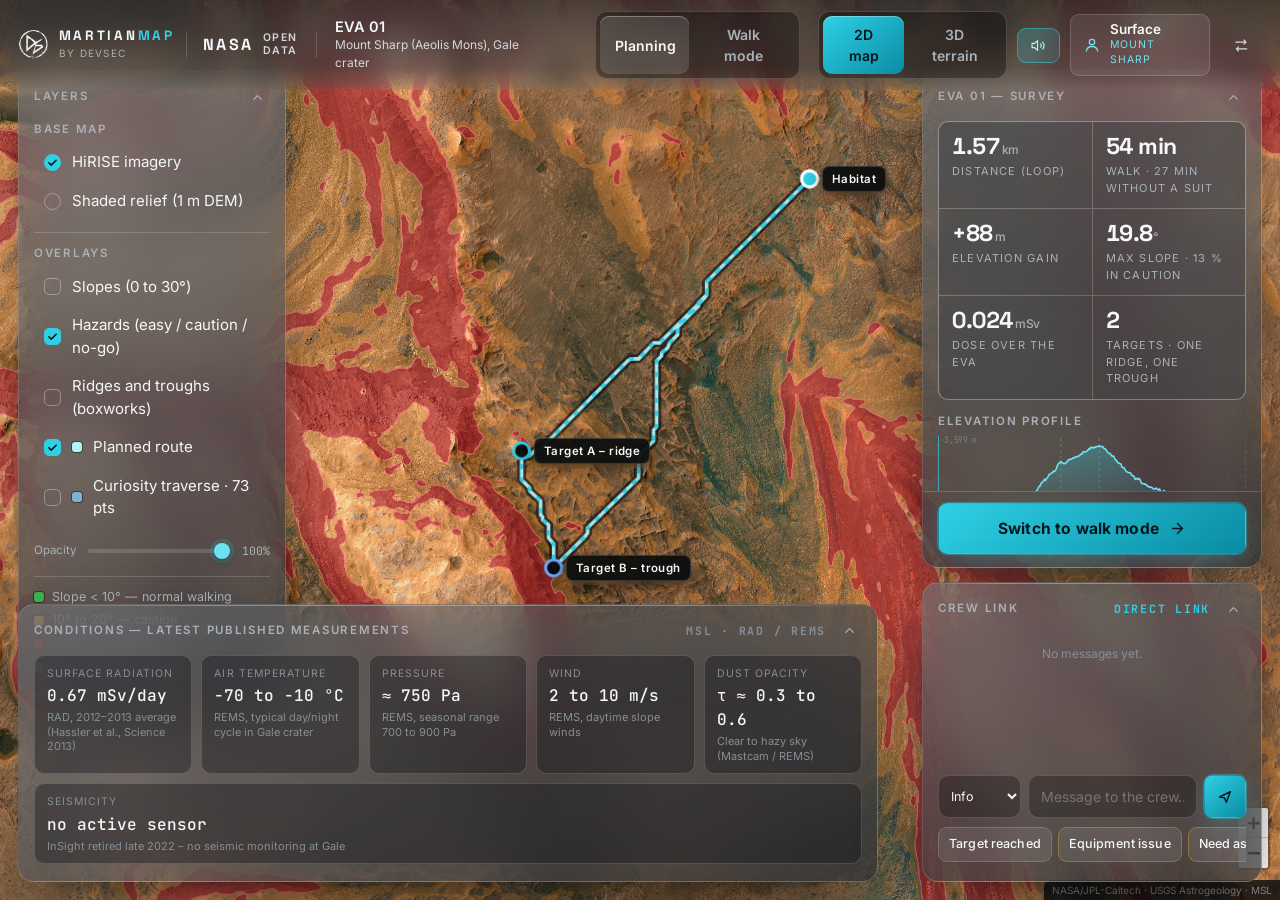
==== commit 776a47ed: "Martian Map v4 — interface anglaise, visière réaliste, suivi en direct - Écran d'entrée sans authent" ====
--- a/site/app.html
+++ b/site/app.html
@@ -1,12 +1,13 @@
 <!doctype html>
-<html lang="fr">
+<html lang="en">
 <head>
 <meta charset="utf-8">
 <meta name="viewport" content="width=device-width,initial-scale=1">
-<title>Martian Map — sortie 01</title>
+<title>Martian Map — EVA 01</title>
 <link rel="icon" href="assets/img/devsec-mark.png">
 <link rel="stylesheet" href="assets/vendor/leaflet/leaflet.css">
-<link rel="stylesheet" href="assets/css/martian.css">
+<link rel="stylesheet" href="assets/css/martian.css?v=8">
+<script type="importmap">{"imports":{"three":"./assets/vendor/three.module.min.js"}}</script>
 <style>
 /* ===========================================================================
    Disposition : la scène (carte 2D ou terrain 3D) occupe TOUTE la fenêtre.
@@ -32,22 +33,25 @@
 
 /* ---------------------------------------------------------------- barre haute */
 #barre{position:fixed;top:0;left:0;right:0;z-index:40;display:flex;align-items:center;gap:18px;
-  padding:11px 18px;background:linear-gradient(180deg,rgba(7,10,12,.92),rgba(7,10,12,.62) 70%,transparent);
-  backdrop-filter:blur(10px);-webkit-backdrop-filter:blur(10px)}
+  padding:11px 18px;background:linear-gradient(180deg,rgba(30,32,35,.72),rgba(30,32,35,.38) 75%,transparent);
+  backdrop-filter:blur(14px) saturate(50%);-webkit-backdrop-filter:blur(14px) saturate(50%)}
+.nasa-barre{display:flex;align-items:center;gap:9px;padding-left:16px;border-left:1px solid var(--verre-bord)}
+.nasa-barre span:not(.nasa-mot){font-size:10.5px;font-weight:600;letter-spacing:.14em;text-transform:uppercase;color:var(--txt-2);line-height:1.2}
 #barre .sep{width:1px;height:26px;background:var(--verre-bord)}
-.mission-nom{font-size:13px;font-weight:600;line-height:1.2}
-.mission-sous{font-size:10.5px;color:var(--txt-3)}
+.mission-nom{font-size:14.5px;font-weight:600;line-height:1.2}
+.mission-sous{font-size:12px;color:var(--txt-2)}
 .droite{margin-left:auto;display:flex;align-items:center;gap:10px}
 .poste{display:flex;align-items:center;gap:9px;padding:7px 12px;border-radius:9px;
   background:var(--verre-2);border:1px solid var(--verre-bord)}
-.poste .n{font-size:12.5px;font-weight:600;line-height:1.1}
-.poste .r{font-size:10px;color:var(--cy-400);letter-spacing:.1em;text-transform:uppercase}
+.poste .n{font-size:13.5px;font-weight:600;line-height:1.1}
+.poste .r{font-size:10.5px;color:var(--cy-300);letter-spacing:.1em;text-transform:uppercase}
+.poste svg{color:var(--cy-300);flex:none}
 
 /* ---------------------------------------------------------------- panneaux */
 .panneau{position:fixed;z-index:30;display:flex;flex-direction:column;
-  background:linear-gradient(158deg,rgba(17,24,31,.9),rgba(9,13,17,.87));
-  backdrop-filter:blur(26px) saturate(135%);-webkit-backdrop-filter:blur(26px) saturate(135%);
-  box-shadow:0 28px 64px -26px rgba(0,0,0,.95)}
+  background:var(--verre-fume);
+  backdrop-filter:var(--flou-fume);-webkit-backdrop-filter:var(--flou-fume);
+  box-shadow:0 28px 64px -26px rgba(0,0,0,.9)}
 .p-tete{display:flex;align-items:center;gap:10px;padding:13px 15px 11px}
 .p-tete .etiq{flex:1}
 .p-corps{padding:0 15px 15px;overflow-y:auto;min-height:0}
@@ -60,10 +64,12 @@
 .panneau.ferme .repli svg{transform:rotate(180deg)}
 
 #p-couches{top:70px;left:18px;width:268px;max-height:calc(100vh - 220px)}
-#p-mission{top:70px;right:18px;bottom:272px;width:376px}
-#p-conditions{bottom:18px;left:18px;width:calc(100% - 430px);max-width:860px}
-#p-comms{bottom:18px;right:18px;width:376px;height:240px}
+#p-mission{top:70px;right:18px;bottom:362px;width:390px}
+#p-conditions{bottom:18px;left:18px;width:calc(100% - 446px);max-width:860px}
+#p-comms{bottom:18px;right:18px;width:390px;height:330px}
 body[data-ecran="marche"] .panneau{opacity:0;pointer-events:none;transform:translateY(8px)}
+body[data-ecran="marche"] [data-hors-marche]{opacity:0;pointer-events:none;
+  transition:opacity var(--t-moyen) var(--e)}
 .panneau{transition:opacity var(--t-moyen) var(--e),transform var(--t-moyen) var(--e)}
 #p-mission.ferme{width:218px}
 body.plein #p-mission,body.plein #p-conditions,body.plein #p-comms,body.plein #p-couches{opacity:0;pointer-events:none}
@@ -71,17 +77,17 @@
 /* --- couches --- */
 .groupe + .groupe{margin-top:12px;padding-top:12px;border-top:1px solid var(--verre-bord)}
 .legende{margin-top:12px;padding-top:11px;border-top:1px solid var(--verre-bord);display:grid;gap:5px}
-.legende div{display:flex;align-items:center;gap:8px;font-size:11.5px;color:var(--txt-3)}
+.legende div{display:flex;align-items:center;gap:8px;font-size:12.5px;color:var(--txt-3)}
 .opacite{display:flex;align-items:center;gap:10px;margin-top:10px;font-size:11.5px;color:var(--txt-3)}
 .opacite input{flex:1}
 
 /* --- bilan de mission --- */
 .bilan{display:grid;grid-template-columns:1fr 1fr;gap:1px;background:var(--verre-bord);
   border:1px solid var(--verre-bord);border-radius:var(--r-s);overflow:hidden;margin-bottom:13px}
-.bilan > div{background:rgba(10,14,18,.6);padding:11px 12px}
-.bilan .v{font-family:var(--police-titre);font-size:20px;font-weight:700;letter-spacing:-.02em;line-height:1.05}
+.bilan > div{background:rgba(20,22,25,.42);padding:12px 13px}
+.bilan .v{font-family:var(--police-titre);font-size:23px;font-weight:700;letter-spacing:-.02em;line-height:1.05}
 .bilan .v .unite{font-size:12px}
-.bilan .l{font-size:10px;letter-spacing:.11em;text-transform:uppercase;color:var(--txt-3);margin-top:5px}
+.bilan .l{font-size:11px;letter-spacing:.11em;text-transform:uppercase;color:var(--txt-3);margin-top:5px}
 
 #profil{width:100%;height:92px;display:block;margin:4px 0 2px;cursor:crosshair}
 
@@ -95,30 +101,54 @@
 .etape[data-nature=habitat] .num{background:rgba(255,255,255,.9);color:#070A0C;border-color:transparent}
 .etape[data-nature="crête"] .num{background:linear-gradient(140deg,var(--cy-400),var(--cy-600));color:#03171C;border-color:transparent}
 .etape[data-nature=creux] .num{background:linear-gradient(140deg,#6FA8FF,#2D63C8);color:#03101C;border-color:transparent}
-.etape .nom{display:block;font-size:14px;font-weight:600;line-height:1.25}
-.etape .det{display:block;font-size:11px;color:var(--txt-3);margin-top:4px;font-family:var(--police-data);
+.etape .nom{display:block;font-size:15.5px;font-weight:600;line-height:1.25}
+.etape .det{display:block;font-size:12px;color:var(--txt-3);margin-top:4px;font-family:var(--police-data);
   line-height:1.5}
-.etape .sci{display:block;font-size:11.5px;color:var(--cy-300);margin-top:5px;line-height:1.4}
+.etape .sci{display:block;font-size:12.5px;color:var(--cy-300);margin-top:5px;line-height:1.4}
 
 /* --- conditions --- */
 .mesures{display:flex;flex-wrap:wrap;gap:9px;padding-bottom:2px}
-.mesure{flex:1 0 136px;padding:9px 11px;border-radius:9px;background:rgba(10,14,18,.55);
+.mesure{flex:1 0 140px;padding:10px 12px;border-radius:10px;background:rgba(20,22,25,.4);
   border:1px solid var(--verre-bord)}
-.mesure .n{font-size:9.5px;letter-spacing:.1em;text-transform:uppercase;color:var(--txt-4)}
-.mesure .v{font-family:var(--police-data);font-size:14.5px;font-weight:500;margin:3px 0 2px}
-.mesure .d{font-size:10px;color:var(--txt-4);line-height:1.3}
+.mesure .n{font-size:10.5px;letter-spacing:.1em;text-transform:uppercase;color:var(--txt-4)}
+.mesure .v{font-family:var(--police-data);font-size:16px;font-weight:500;margin:3px 0 2px}
+.mesure .d{font-size:11px;color:var(--txt-4);line-height:1.3}
 
 /* --- liaison --- */
 #fil{display:flex;flex-direction:column;gap:7px;overflow-y:auto;flex:1;min-height:0;margin-bottom:11px}
-.msg-l{padding:9px 11px;border-radius:9px;background:rgba(10,14,18,.55);border:1px solid var(--verre-bord);
-  font-size:12.5px;line-height:1.4}
+.msg-l{padding:10px 12px;border-radius:11px;background:rgba(20,22,25,.45);border:1px solid var(--verre-bord);
+  font-size:13.5px;line-height:1.42;animation:entre var(--t-moyen) var(--e) both}
+.msg-l[data-moi]{margin-left:22px;background:rgba(47,208,230,.07);border-color:rgba(47,208,230,.22)}
+.msg-l .acc{display:block;margin-top:5px;font-size:11px;color:var(--txt-3);font-family:var(--police-data)}
+.msg-l .acc.ok{color:var(--cy-300)}
+.msg-l .zone-l{display:inline-flex;align-items:center;gap:5px;margin-top:6px;font-size:11.5px;color:#FF9C9D}
+.composer{display:flex;gap:7px;margin-bottom:9px}
+.composer input{flex:1;min-width:0;padding:10px 12px;border-radius:10px;border:1px solid var(--verre-bord);
+  background:rgba(0,0,0,.28);outline:0;font-size:14px}
+.composer input:focus{border-color:var(--cy-500);box-shadow:0 0 0 3px rgba(47,208,230,.14)}
+.composer select{padding:0 8px;border-radius:10px;border:1px solid var(--verre-bord);background:rgba(0,0,0,.28);font-size:12.5px}
+.composer select option{background:#1d2024}
+#suivi{display:none;align-items:center;gap:10px;padding:9px 11px;margin-bottom:9px;border-radius:11px;
+  background:rgba(47,208,230,.08);border:1px solid rgba(47,208,230,.25);font-size:12.5px}
+#suivi.vu{display:flex}
+#suivi .data{color:var(--cy-200)}
+#suivi .h{margin-left:auto;color:var(--txt-3);font-size:11px}
+#suivi #suivi-auto{padding:4px 9px;font-size:11.5px;flex:none}
+#suivi .puce-etat{--c:var(--txt-4)}
+#suivi.en-marche .puce-etat{--c:var(--cy-400)}
+body.pose-zone #carte{cursor:crosshair}
+.zone-carte{fill:url(#hachures)}
 .msg-l .e{display:flex;align-items:center;gap:7px;margin-bottom:4px}
 .msg-l .qui{font-size:10px;letter-spacing:.1em;text-transform:uppercase;color:var(--txt-3)}
 .msg-l .h{margin-left:auto;font-family:var(--police-data);font-size:10px;color:var(--txt-4)}
 .msg-l[data-prio=danger]{border-color:rgba(255,77,79,.45);background:rgba(255,77,79,.09)}
 .msg-l[data-prio=prudence]{border-color:rgba(255,176,32,.4);background:rgba(255,176,32,.07)}
-.envois{display:flex;flex-wrap:wrap;gap:6px}
-.envois .btn{padding:7px 10px;font-size:11.5px;border-radius:8px;font-weight:500}
+.envois{display:flex;flex-wrap:nowrap;gap:6px;overflow-x:auto;padding-bottom:4px;flex:none;scrollbar-width:thin}
+.envois .btn{flex:none;white-space:nowrap}
+#fil{min-height:70px}
+.envois .btn{padding:7px 10px;font-size:12.5px;border-radius:9px;font-weight:500}
+.envois .btn[data-prio=danger]{border-color:rgba(255,77,79,.4)}
+.envois .btn[data-prio=prudence]{border-color:rgba(255,176,32,.35)}
 .vide{font-size:12px;color:var(--txt-4);padding:12px 2px;text-align:center}
 
 /* ===========================================================================
@@ -134,8 +164,8 @@
   background:radial-gradient(ellipse 72% 64% at 50% 48%,transparent 52%,rgba(0,0,0,.62) 100%)}
 
 /* bande de cap, en haut : fine, à la limite du champ de vision */
-#ruban{top:58px;left:50%;transform:translateX(-50%);width:min(620px,56vw);height:42px;
-  background:linear-gradient(180deg,rgba(9,13,17,.8),rgba(9,13,17,.55));
+#ruban{top:72px;left:50%;transform:translateX(-50%);width:min(620px,56vw);height:44px;
+  background:var(--verre-fume);
   border-radius:12px;overflow:hidden;display:grid;place-items:center}
 #ruban canvas{display:block;width:100%;height:100%}
 #ruban .fleche{position:absolute;top:-6px;left:50%;transform:translateX(-50%);
@@ -143,20 +173,20 @@
   border-top:9px solid var(--cy-300)}
 
 .colonne{display:flex;flex-direction:column;gap:12px;width:296px}
-#hud-g{left:26px;top:120px}
-#hud-d{right:26px;top:120px;align-items:stretch}
+#hud-g{left:26px;top:132px}
+#hud-d{right:26px;top:132px;align-items:stretch}
 .bloc{padding:15px 17px;border-radius:var(--r-m);
-  background:linear-gradient(158deg,rgba(17,24,31,.84),rgba(9,13,17,.8));
-  backdrop-filter:blur(22px) saturate(135%);-webkit-backdrop-filter:blur(22px) saturate(135%)}
-.bloc .l{font-size:10px;letter-spacing:.15em;text-transform:uppercase;color:var(--txt-3);margin-bottom:7px}
+  background:var(--verre-fume);
+  backdrop-filter:var(--flou-fume);-webkit-backdrop-filter:var(--flou-fume)}
+.bloc .l{font-size:11px;letter-spacing:.15em;text-transform:uppercase;color:var(--txt-3);margin-bottom:7px}
 .bloc .g{font-family:var(--police-titre);font-weight:700;letter-spacing:-.03em;line-height:.95;
   font-variant-numeric:tabular-nums}
 .bloc .g .unite{font-size:.42em;letter-spacing:0}
 
-#b-prochain .nom{font-family:var(--police-titre);font-size:21px;font-weight:600;line-height:1.1}
-#b-prochain .sci{font-size:11.5px;color:var(--cy-300);margin-top:5px;line-height:1.35}
-#b-dist .g{font-size:60px}
-#b-temps .g{font-size:36px}
+#b-prochain .nom{font-family:var(--police-titre);font-size:23px;font-weight:600;line-height:1.1}
+#b-prochain .sci{font-size:12.5px;color:var(--cy-300);margin-top:5px;line-height:1.35}
+#b-dist .g{font-size:64px}
+#b-temps .g{font-size:40px}
 #b-pente{border:1.5px solid var(--sur);background:linear-gradient(150deg,rgba(86,204,138,.14),rgba(86,204,138,.04))}
 #b-pente .l{color:var(--sur)}
 #b-pente .g{font-size:46px}
@@ -170,24 +200,45 @@
 
 /* minicarte 3D façon jeu — inclinée, orientée selon le cap */
 #boussole3d{left:26px;bottom:26px;width:230px;height:230px;perspective:620px;pointer-events:none}
-#boussole3d .plateau{width:100%;height:100%;transform:rotateX(58deg);transform-style:preserve-3d;
+#boussole3d .plateau{width:100%;height:100%;transform:rotateX(48deg) scale(1.08);transform-style:preserve-3d;
   border-radius:50%;overflow:hidden;position:relative;
   background:radial-gradient(circle,rgba(10,16,20,.9),rgba(6,9,11,.96));
   box-shadow:0 0 0 1.5px var(--verre-bord),0 24px 50px -16px rgba(0,0,0,.9),
              0 0 46px -10px rgba(47,208,230,.3) inset}
 #boussole3d canvas{position:absolute;inset:0;width:100%;height:100%}
-#boussole3d .joueur{position:absolute;left:50%;top:50%;transform:translate(-50%,-50%);
+#boussole3d .joueur{position:absolute;left:50%;top:70%;transform:translate(-50%,-50%);
   width:0;height:0;border-left:8px solid transparent;border-right:8px solid transparent;
   border-bottom:17px solid var(--cy-300);filter:drop-shadow(0 0 7px rgba(47,208,230,.9))}
-#boussole3d .nord{position:absolute;left:50%;top:50%;width:2px;height:50%;transform-origin:top center;
+#boussole3d .nord{position:absolute;left:50%;top:70%;width:2px;height:42%;transform-origin:top center;
   background:linear-gradient(180deg,rgba(255,77,79,.85),transparent)}
 #boussole3d .cadre{position:absolute;inset:0;border-radius:50%;pointer-events:none;
   box-shadow:0 0 0 1.5px rgba(255,255,255,.14) inset}
-#boussole-etiq{left:26px;bottom:6px;width:230px;text-align:center}
+#boussole-etiq{left:26px;bottom:2px;width:230px;display:flex;flex-direction:column;align-items:center;gap:7px}
+#mini-etiq{font-size:11.5px;letter-spacing:.1em}
+#boussole3d[data-etat=prudence] .plateau{box-shadow:0 0 0 2px var(--prudence),0 24px 50px -16px rgba(0,0,0,.9)}
+#boussole3d[data-etat=danger] .plateau{box-shadow:0 0 0 3px var(--danger),0 0 40px -6px rgba(255,77,79,.6),0 24px 50px -16px rgba(0,0,0,.9)}
+#radar-ctl{display:flex;gap:6px;align-items:center}
+#radar-ctl .segments{padding:3px}#radar-ctl .segments button{padding:4px 10px;font-size:12px}
+#radar-portee{padding:5px 9px;font-size:12px}
+/* liaison dans la visière : bas-centre, hors du champ utile */
+#h-liaison{left:0;right:0;margin:0 auto;bottom:26px;width:min(440px,calc(100vw - 920px));min-width:300px;padding:11px 14px;
+  border-radius:var(--r-m);display:none}
+#h-liaison.vu{display:block;animation:tombe var(--t-moyen) var(--e) both}
+#h-liaison[data-prio=danger]{border-color:rgba(255,77,79,.6);box-shadow:0 0 0 1px rgba(255,77,79,.4),0 20px 50px -20px rgba(255,77,79,.5)}
+#h-liaison[data-prio=prudence]{border-color:rgba(255,176,32,.55)}
+#h-liaison .e{display:flex;align-items:center;gap:8px;margin-bottom:4px}
+#h-liaison .t{font-size:14px;line-height:1.4;margin-bottom:9px}
+#h-liaison .rep{display:flex;gap:6px}
+#h-liaison .rep .btn{flex:1;padding:7px 8px;font-size:12.5px}
+#h-liaison .rep kbd{font-family:var(--police-data);font-size:10.5px;color:var(--txt-3);margin-right:2px}
+body.sur-cible-on #h-liaison{bottom:200px}
 
 /* contrôles de démonstration */
-#hud-cmd{right:26px;bottom:26px;width:360px;padding:13px 15px;border-radius:var(--r-m);
-  background:linear-gradient(158deg,rgba(17,24,31,.86),rgba(9,13,17,.82))}
+#hud-cmd{right:26px;bottom:26px;width:380px;padding:13px 15px;border-radius:var(--r-m)}
+.allure{display:flex;align-items:center;gap:8px;margin-bottom:10px;font-size:12px;color:var(--txt-3)}
+.allure .segments{margin-left:auto;padding:3px}
+.allure .segments button{padding:5px 10px;font-size:12.5px}
+.allure .data{color:var(--txt-2)}
 .cmd-l{display:flex;align-items:center;gap:8px;margin-bottom:10px}
 .cmd-l .btn{flex:none}
 #barre-prog{height:5px;border-radius:5px;background:rgba(255,255,255,.1);overflow:hidden;margin-bottom:9px}
@@ -245,9 +296,9 @@
 @keyframes glisse{0%{transform:translateX(-100%)}100%{transform:translateX(430%)}}
 
 @media (max-width:1280px){
-  #p-mission{width:330px}#p-comms{width:330px;height:214px}
-  #p-mission{bottom:246px}
-  #p-conditions{width:calc(100% - 384px)}
+  #p-mission{width:340px}#p-comms{width:340px;height:300px}
+  #p-mission{bottom:332px}
+  #p-conditions{width:calc(100% - 396px)}
   .colonne{width:250px}#b-dist .g{font-size:48px}
 }
 @media (max-width:1000px){
@@ -264,7 +315,7 @@
   <div style="text-align:center">
     <img src="assets/img/devsec-mark.png" alt="" style="height:52px;opacity:.9">
     <div class="marque-txt" style="margin-top:16px">MARTIAN<b>MAP</b></div>
-    <div class="etiq" style="margin-top:9px" id="ch-txt">Chargement du relevé</div>
+    <div class="etiq" style="margin-top:9px" id="ch-txt">Loading survey</div>
     <div class="barre-ch"><i></i></div>
   </div>
 </div>
@@ -280,34 +331,35 @@
     <img src="assets/img/devsec-mark.png" alt="DEVSEC" style="height:30px">
     <div>
       <div class="marque-txt" style="font-size:13.5px">MARTIAN<b>MAP</b></div>
-      <div class="marque-sous" style="font-size:9.5px">par DEVSEC</div>
-    </div>
+      <div class="marque-sous" style="font-size:10px">by DEVSEC</div>
+    </div>
+    <div class="nasa-barre"><span class="nasa-mot" style="font-size:16px;color:var(--txt)">NASA</span><span>Open<br>data</span></div>
   </div>
   <div class="sep"></div>
   <div>
-    <div class="mission-nom" id="m-nom">Sortie 01</div>
-    <div class="mission-sous" id="m-site">Mont Sharp</div>
+    <div class="mission-nom" id="m-nom">EVA 01</div>
+    <div class="mission-sous" id="m-site">Mount Sharp</div>
   </div>
 
   <div class="segments" role="tablist" style="margin-left:26px">
-    <button role="tab" data-ecran="plan" aria-selected="true">Planification</button>
-    <button role="tab" data-ecran="marche" aria-selected="false" id="ong-marche">Mode marche</button>
+    <button role="tab" data-ecran="plan" aria-selected="true">Planning</button>
+    <button role="tab" data-ecran="marche" aria-selected="false" id="ong-marche">Walk mode</button>
   </div>
 
   <div class="droite">
-    <div class="segments" id="vues">
-      <button data-vue="2d" aria-selected="true" class="cy">Carte 2D</button>
-      <button data-vue="3d" aria-selected="false" class="cy">Terrain 3D</button>
-    </div>
-    <button class="btn btn-fant btn-min" id="b-son" aria-pressed="true" title="Sons de l'interface">
+    <div class="segments" id="vues" data-hors-marche>
+      <button data-vue="2d" aria-selected="true" class="cy">2D map</button>
+      <button data-vue="3d" aria-selected="false" class="cy">3D terrain</button>
+    </div>
+    <button class="btn btn-fant btn-min" id="b-son" aria-pressed="true" title="Interface sounds">
       <svg width="17" height="17" viewBox="0 0 24 24" fill="none" stroke="currentColor" stroke-width="1.7" stroke-linecap="round" stroke-linejoin="round"><path d="M11 5 6.5 9H3v6h3.5L11 19Z"/><path d="M15.5 9.5a3.5 3.5 0 0 1 0 5" class="o1"/><path d="M18.5 7a7 7 0 0 1 0 10" class="o2"/></svg>
     </button>
     <div class="poste">
-      <span class="puce-etat etat pulsation" style="--c:var(--sur);border:0;padding:0"></span>
-      <div><div class="n" id="p-nom">Rover</div><div class="r" id="p-lieu">surface</div></div>
-    </div>
-    <button class="btn btn-fant btn-min" id="b-sortie" title="Fermer la session">
-      <svg width="17" height="17" viewBox="0 0 24 24" fill="none" stroke="currentColor" stroke-width="1.7" stroke-linecap="round" stroke-linejoin="round"><path d="M15 17v2a2 2 0 0 1-2 2H6a2 2 0 0 1-2-2V5a2 2 0 0 1 2-2h7a2 2 0 0 1 2 2v2M10 12h10m0 0-3-3m3 3-3 3"/></svg>
+      <svg width="18" height="18" viewBox="0 0 24 24" fill="none" stroke="currentColor" stroke-width="1.7" stroke-linecap="round" stroke-linejoin="round" id="p-ic"><circle cx="12" cy="8" r="3.6"/><path d="M4.5 20c.7-3.8 3.8-6 7.5-6s6.8 2.2 7.5 6"/></svg>
+      <div><div class="n" id="p-nom">Surface</div><div class="r" id="p-lieu">surface</div></div>
+    </div>
+    <button class="btn btn-fant btn-min" id="b-sortie" title="Change station">
+      <svg width="17" height="17" viewBox="0 0 24 24" fill="none" stroke="currentColor" stroke-width="1.7" stroke-linecap="round" stroke-linejoin="round"><path d="M4 7h15m0 0-3-3m3 3-3 3M20 17H5m0 0 3-3m-3 3 3 3"/></svg>
     </button>
   </div>
 </header>
@@ -315,42 +367,42 @@
 <!-- ============================ PLANIFICATION ============================ -->
 <aside class="panneau verre" id="p-couches">
   <div class="p-tete">
-    <span class="etiq">Couches</span>
-    <button class="repli" data-repli title="Replier"><svg width="15" height="15" viewBox="0 0 24 24" fill="none" stroke="currentColor" stroke-width="2" stroke-linecap="round" stroke-linejoin="round"><path d="m6 15 6-6 6 6"/></svg></button>
+    <span class="etiq">Layers</span>
+    <button class="repli" data-repli title="Collapse"><svg width="15" height="15" viewBox="0 0 24 24" fill="none" stroke="currentColor" stroke-width="2" stroke-linecap="round" stroke-linejoin="round"><path d="m6 15 6-6 6 6"/></svg></button>
   </div>
   <div class="p-corps">
-    <div class="groupe"><span class="etiq" style="display:block;margin-bottom:5px">Fond</span><div id="fonds"></div></div>
-    <div class="groupe"><span class="etiq" style="display:block;margin-bottom:5px">Superpositions</span><div id="surcouches"></div>
-      <div class="opacite"><span>Opacité</span><input type="range" id="opacite" min="10" max="100" value="100"><span class="data" id="opacite-v">100%</span></div>
+    <div class="groupe"><span class="etiq" style="display:block;margin-bottom:5px">Base map</span><div id="fonds"></div></div>
+    <div class="groupe"><span class="etiq" style="display:block;margin-bottom:5px">Overlays</span><div id="surcouches"></div>
+      <div class="opacite"><span>Opacity</span><input type="range" id="opacite" min="10" max="100" value="100"><span class="data" id="opacite-v">100%</span></div>
     </div>
     <div class="legende">
-      <div><span class="pastille" style="background:#3CB44B"></span>Pente &lt; 10° — marche normale</div>
-      <div><span class="pastille" style="background:#E0A33C"></span>10° à 20° — prudence</div>
-      <div><span class="pastille" style="background:#B5462A"></span>&gt; 20° ou blocs — interdit</div>
-      <div><span class="pastille" style="background:#7FB3D5"></span>Traces de Curiosity</div>
+      <div><span class="pastille" style="background:#3CB44B"></span>Slope &lt; 10° — normal walking</div>
+      <div><span class="pastille" style="background:#E0A33C"></span>10° to 20° — caution</div>
+      <div><span class="pastille" style="background:#B5462A"></span>&gt; 20° or boulders — no-go</div>
+      <div><span class="pastille" style="background:#7FB3D5"></span>Curiosity traverse</div>
     </div>
   </div>
 </aside>
 
 <aside class="panneau verre" id="p-mission">
   <div class="p-tete">
-    <span class="etiq">Sortie 01 — relevé</span>
-    <button class="repli" data-repli title="Replier"><svg width="15" height="15" viewBox="0 0 24 24" fill="none" stroke="currentColor" stroke-width="2" stroke-linecap="round" stroke-linejoin="round"><path d="m6 15 6-6 6 6"/></svg></button>
+    <span class="etiq">EVA 01 — survey</span>
+    <button class="repli" data-repli title="Collapse"><svg width="15" height="15" viewBox="0 0 24 24" fill="none" stroke="currentColor" stroke-width="2" stroke-linecap="round" stroke-linejoin="round"><path d="m6 15 6-6 6 6"/></svg></button>
   </div>
   <div class="p-corps">
     <div class="bilan" id="bilan"></div>
-    <span class="etiq" style="display:block;margin:4px 0 2px">Profil en long</span>
+    <span class="etiq" style="display:block;margin:4px 0 2px">Elevation profile</span>
     <svg id="profil" viewBox="0 0 352 92" preserveAspectRatio="none"></svg>
     <div style="font-size:10.5px;color:var(--txt-4);margin-bottom:12px">
-      Bande inférieure : classe de danger du terrain sous les pieds.
-    </div>
-    <span class="etiq" style="display:block;margin-bottom:5px">Déroulé</span>
+      Bottom band: hazard class of the ground underfoot.
+    </div>
+    <span class="etiq" style="display:block;margin-bottom:5px">Sequence</span>
     <div id="etapes"></div>
     <div style="font-size:10.5px;color:var(--txt-4);margin-top:12px;line-height:1.45" id="hypotheses"></div>
   </div>
   <div class="p-pied">
     <button class="btn btn-cle" id="vers-marche" style="width:100%">
-      Passer en mode marche
+      Switch to walk mode
       <svg width="17" height="17" viewBox="0 0 24 24" fill="none" stroke="currentColor" stroke-width="2" stroke-linecap="round" stroke-linejoin="round"><path d="M5 12h13M12 5l7 7-7 7"/></svg>
     </button>
   </div>
@@ -358,22 +410,29 @@
 
 <aside class="panneau verre" id="p-conditions">
   <div class="p-tete">
-    <span class="etiq">Conditions — dernières mesures publiées</span>
+    <span class="etiq">Conditions — latest published measurements</span>
     <span class="etiq data" id="cond-maj" style="flex:none;color:var(--txt-4)"></span>
-    <button class="repli" data-repli title="Replier"><svg width="15" height="15" viewBox="0 0 24 24" fill="none" stroke="currentColor" stroke-width="2" stroke-linecap="round" stroke-linejoin="round"><path d="m6 15 6-6 6 6"/></svg></button>
+    <button class="repli" data-repli title="Collapse"><svg width="15" height="15" viewBox="0 0 24 24" fill="none" stroke="currentColor" stroke-width="2" stroke-linecap="round" stroke-linejoin="round"><path d="m6 15 6-6 6 6"/></svg></button>
   </div>
   <div class="p-corps"><div class="mesures" id="mesures"></div></div>
 </aside>
 
 <aside class="panneau verre" id="p-comms">
   <div class="p-tete">
-    <span class="etiq">Liaison</span>
+    <span class="etiq">Crew link</span>
     <span class="etiq data" id="delai" style="flex:none;color:var(--cy-400)"></span>
-    <button class="repli" data-repli title="Replier"><svg width="15" height="15" viewBox="0 0 24 24" fill="none" stroke="currentColor" stroke-width="2" stroke-linecap="round" stroke-linejoin="round"><path d="m6 15 6-6 6 6"/></svg></button>
+    <button class="repli" data-repli title="Collapse"><svg width="15" height="15" viewBox="0 0 24 24" fill="none" stroke="currentColor" stroke-width="2" stroke-linecap="round" stroke-linejoin="round"><path d="m6 15 6-6 6 6"/></svg></button>
   </div>
   <div class="p-corps" style="display:flex;flex-direction:column;flex:1;min-height:0">
+    <div id="suivi"><span class="puce-etat"></span>
+      <span>Walker <span class="data" id="suivi-txt">—</span></span><span class="h data" id="suivi-h"></span>
+      <button class="btn btn-min" id="suivi-auto" aria-pressed="true" title="Keep the walker in view">Follow</button></div>
     <div id="fil"></div>
-    <span class="etiq" style="display:block;margin-bottom:6px">Émettre</span>
+    <form class="composer" id="composer" autocomplete="off">
+      <select id="c-prio" aria-label="Priority"><option value="info">Info</option><option value="prudence">Caution</option><option value="danger">Urgent</option></select>
+      <input id="c-texte" maxlength="280" placeholder="Message to the crew…" aria-label="Message">
+      <button class="btn btn-min btn-cle" type="submit" aria-label="Send"><svg width="16" height="16" viewBox="0 0 24 24" fill="none" stroke="currentColor" stroke-width="2.2" stroke-linecap="round" stroke-linejoin="round"><path d="M4 12 20 4l-6 16-3-7Z"/></svg></button>
+    </form>
     <div class="envois" id="envois"></div>
   </div>
 </aside>
@@ -385,7 +444,7 @@
 
   <div class="colonne" id="hud-g">
     <div class="bloc verre" id="b-prochain">
-      <div class="l">Prochain point <span class="data" id="h-etape" style="color:var(--cy-400)"></span></div>
+      <div class="l">Next waypoint <span class="data" id="h-etape" style="color:var(--cy-400)"></span></div>
       <div class="nom" id="h-nom">—</div>
       <div class="sci" id="h-sci"></div>
     </div>
@@ -394,25 +453,25 @@
       <div class="g" id="h-dist">0<span class="unite"> m</span></div>
     </div>
     <div class="bloc verre" id="b-temps">
-      <div class="l">Temps estimé</div>
+      <div class="l">Time estimate</div>
       <div class="g" id="h-temps">0<span class="unite"> min</span></div>
     </div>
   </div>
 
   <div class="colonne" id="hud-d">
     <div class="bloc verre" id="b-pente" data-n="ok">
-      <div class="l" id="h-pente-etat">Terrain normal</div>
+      <div class="l" id="h-pente-etat">Normal ground</div>
       <div class="g" id="h-pente">0,0°</div>
       <div style="font-size:11px;color:var(--txt-3);margin-top:6px" id="h-pente-txt"></div>
     </div>
     <div class="bloc verre" id="b-retour">
-      <div class="l">Retour habitat</div>
+      <div class="l">Back to habitat</div>
       <div class="g" id="h-retour">0<span class="unite"> min</span></div>
     </div>
     <div class="duo">
       <div class="bloc verre"><div class="l">Dose</div>
-        <div class="g data" style="font-size:21px" id="h-dose">0,000<span class="unite" style="font-size:11px"> mSv</span></div></div>
-      <div class="bloc verre"><div class="l">Cap</div>
+        <div class="g data" style="font-size:21px" id="h-dose">0.000<span class="unite" style="font-size:11px"> mSv</span></div></div>
+      <div class="bloc verre"><div class="l">Heading</div>
         <div class="g data" style="font-size:21px" id="h-cap">0°</div></div>
     </div>
   </div>
@@ -421,36 +480,64 @@
     <div class="plateau"><canvas id="mini-c" width="560" height="560"></canvas><span class="nord" id="mini-nord"></span><span class="cadre"></span></div>
     <span class="joueur"></span>
   </div>
-  <div id="boussole-etiq"><span class="etiq" id="mini-etiq">Orientation · 250 m</span></div>
+  <div id="boussole-etiq">
+    <span class="etiq" id="mini-etiq">Zones · 160 m</span>
+    <div id="radar-ctl">
+      <div class="segments" id="radar-couches" title="Radar layer (R)">
+        <button data-c="zones" aria-selected="true">Zones</button>
+        <button data-c="trajet" aria-selected="false">Route</button>
+      </div>
+      <button class="btn btn-min" id="radar-portee" title="Radar range">160 m</button>
+    </div>
+  </div>
+
+  <div id="h-liaison" class="verre">
+    <div class="e"><span class="puce-etat etat" id="hl-puce" style="border:0;padding:0"></span>
+      <span class="etiq" id="hl-de">Orbit</span><span class="etiq data" id="hl-h" style="margin-left:auto;color:var(--txt-3)"></span></div>
+    <div class="t" id="hl-t"></div>
+    <div class="rep">
+      <button class="btn btn-min" data-rep="ok"><kbd>1</kbd> Copy</button>
+      <button class="btn btn-min" data-rep="retour-ok"><kbd>2</kbd> Heading back</button>
+      <button class="btn btn-min" data-rep="aide"><kbd>3</kbd> Assistance</button>
+    </div>
+  </div>
 
   <div id="sur-cible" class="verre">
     <div class="t">
       <span class="puce-etat etat" style="--c:var(--cy-400);border:0;padding:0"></span>
-      <span class="etiq etiq-cy">Cible atteinte</span>
+      <span class="etiq etiq-cy">Target reached</span>
       <span class="nom" id="sc-nom" style="margin-left:auto"></span>
     </div>
     <div class="sci" id="sc-sci"></div>
     <div class="chrono">
       <span class="g" id="sc-chrono">20:00</span>
-      <div><div class="etiq">Relevé en cours</div>
+      <div><div class="etiq">Sampling in progress</div>
         <div style="font-size:11px;color:var(--txt-3)" id="sc-reste"></div></div>
-      <button class="btn btn-min" id="sc-fin" style="margin-left:auto">Terminer</button>
+      <button class="btn btn-min" id="sc-fin" style="margin-left:auto">Finish</button>
     </div>
   </div>
 
   <div id="hud-cmd" class="verre">
+    <div class="allure">
+      <span>Pace <span class="data" id="c-vitesse">—</span></span>
+      <div class="segments" id="c-facteur" title="Demo time acceleration">
+        <button data-f="1" aria-selected="false">×1</button>
+        <button data-f="10" aria-selected="true">×10</button>
+        <button data-f="30" aria-selected="false">×30</button>
+      </div>
+    </div>
     <div class="cmd-l">
       <button class="btn btn-min" id="c-recul">−25 m</button>
-      <button class="btn btn-min btn-cle" id="c-lecture" style="flex:1">Avancer</button>
+      <button class="btn btn-min btn-cle" id="c-lecture" style="flex:1">Walk</button>
       <button class="btn btn-min" id="c-avance">+25 m</button>
-      <button class="btn btn-min" id="c-reset" title="Revenir à l'habitat">⟲</button>
+      <button class="btn btn-min" id="c-reset" title="Back to the habitat">⟲</button>
     </div>
     <div id="barre-prog"><i id="prog-i"></i></div>
-    <input type="range" id="c-curseur" min="0" max="1000" value="0" style="width:100%" aria-label="Position sur l'itinéraire">
+    <input type="range" id="c-curseur" min="0" max="1000" value="0" style="width:100%" aria-label="Position along the route">
     <div class="cmd-info">
       <span id="c-pos">0 / 0 m</span>
       <span id="c-alt">—</span>
-      <span>← → · espace · échap</span>
+      <span>← → · space · R · esc</span>
     </div>
   </div>
 </section>
@@ -458,9 +545,9 @@
 <div id="alertes"></div>
 
 <script src="assets/vendor/leaflet/leaflet.js"></script>
-<script src="assets/js/noyau.js"></script>
-<script src="assets/js/carte2d.js"></script>
-<script src="assets/js/hud.js"></script>
-<script type="module" src="assets/js/app.js"></script>
+<script src="assets/js/noyau.js?v=9"></script>
+<script src="assets/js/carte2d.js?v=8"></script>
+<script src="assets/js/hud.js?v=7"></script>
+<script type="module" src="assets/js/app.js?v=19"></script>
 </body>
 </html>
--- a/site/assets/css/martian.css
+++ b/site/assets/css/martian.css
@@ -6,10 +6,11 @@
 
    Principes retenus, et pourquoi :
 
-   1. VERRE GRIS.  Les surfaces sont des plaques de verre translucide tirées de
-      la palette fournie (gris neutre #6E6F71 → #FFFFFF). Le verre se pose sur
-      l'imagerie martienne : l'instrument n'occulte jamais complètement le
-      terrain, exactement comme une visière.
+   1. VERRE GRIS.  Les surfaces sont des plaques de verre fumé tirées de la
+      palette fournie (gris neutre #6E6F71 → #FFFFFF). La lisibilité ne vient
+      pas d'un fond noir opaque mais du verre lui-même : il floute, teinte en gris
+      ce qu'il recouvre (teinte grise + désaturation). Le terrain reste visible
+      à travers, l'élément mis en avant devient le centre d'intérêt.
    2. ACCENT FROID.  Le terrain de Gale est rouille. Un accent chaud s'y noie.
       L'accent instrument est donc cyan : contraste maximal sur la roche, et
       lecture immédiate de « ceci est une donnée, pas du paysage ».
@@ -32,16 +33,23 @@
   --g-40:#C0C0C2; --g-50:#A8A8AB; --g-60:#909094; --g-70:#6E6F71;
 
   /* --- verre --- */
-  --verre-1:rgba(255,255,255,.045);
-  --verre-2:rgba(255,255,255,.075);
-  --verre-3:rgba(255,255,255,.115);
-  --verre-bord:rgba(255,255,255,.135);
-  --verre-bord-fort:rgba(255,255,255,.26);
-  --verre-ombre:0 24px 60px -24px rgba(0,0,0,.92);
-  --flou:blur(22px) saturate(150%);
+  --verre-1:rgba(255,255,255,.05);
+  --verre-2:rgba(255,255,255,.085);
+  --verre-3:rgba(255,255,255,.13);
+  --verre-bord:rgba(255,255,255,.16);
+  --verre-bord-fort:rgba(255,255,255,.32);
+  --verre-ombre:0 24px 60px -24px rgba(0,0,0,.85);
+  --flou:blur(24px) saturate(150%);
+  /* verre fumé gris : la plaque floute ET assombrit ce qu'elle recouvre */
+  --verre-fume:linear-gradient(155deg,rgba(120,122,126,.5),rgba(70,72,76,.56) 45%,rgba(38,40,44,.66));
+  --flou-fume:blur(26px) saturate(40%);
+
+  /* --- surfaces claires (écran d'accès) --- */
+  --clair-txt:#14171A; --clair-txt-2:#4A5056; --clair-txt-3:#7A8086;
+  --clair-verre:rgba(255,255,255,.52); --clair-bord:rgba(255,255,255,.75);
 
   /* --- texte --- */
-  --txt:#F2F4F6; --txt-2:#B4BBC2; --txt-3:#79828B; --txt-4:#4D5760;
+  --txt:#F5F7F9; --txt-2:#D3D8DD; --txt-3:#A9B1B9; --txt-4:#858E97;
 
   /* --- accent instrument --- */
   --cy-200:#AFF2FA; --cy-300:#6FE2F2; --cy-400:#2FD0E6;
@@ -68,7 +76,7 @@
 html,body{height:100%;margin:0}
 body{
   background:var(--ink-900); color:var(--txt);
-  font:400 16px/1.5 var(--police-ui);
+  font:400 17px/1.5 var(--police-ui);
   -webkit-font-smoothing:antialiased; text-rendering:optimizeLegibility;
   overflow:hidden;
 }
@@ -89,8 +97,8 @@
    =========================================================================== */
 .verre{
   position:relative;
-  background:linear-gradient(158deg,var(--verre-3),var(--verre-1) 58%,rgba(255,255,255,.02));
-  backdrop-filter:var(--flou); -webkit-backdrop-filter:var(--flou);
+  background:var(--verre-fume);
+  backdrop-filter:var(--flou-fume); -webkit-backdrop-filter:var(--flou-fume);
   border:1px solid var(--verre-bord);
   border-radius:var(--r-m);
   box-shadow:var(--verre-ombre);
@@ -113,20 +121,35 @@
 }
 .verre-plat{box-shadow:none;border-radius:var(--r-s)}
 @supports not (backdrop-filter:blur(2px)){
-  .verre{background:rgba(14,19,24,.93)}
-}
+  .verre{background:rgba(40,42,46,.94)}
+}
+
+/* clic : une onde part du point touché — chaque action se voit */
+.onde{position:absolute;border-radius:50%;pointer-events:none;transform:scale(0);
+  background:radial-gradient(circle,rgba(255,255,255,.45),rgba(255,255,255,0) 70%);
+  animation:onde .55s var(--e) forwards}
+@keyframes onde{to{transform:scale(1);opacity:0}}
+.btn,.segments button,.role,.etape{position:relative;overflow:hidden}
+
+/* logo NASA mis en avant : pastille blanche qui garde l'insigne intact */
+.nasa{display:inline-flex;align-items:center;gap:10px}
+/* « NASA » en texte : le règlement du concours interdit l'insigne. Simple
+   mention de source, dans la typographie du produit. */
+.nasa-mot{font-family:var(--police-titre);font-weight:700;letter-spacing:.16em;line-height:1}
+.lockup{display:flex;align-items:center;gap:14px}
+.lockup .x{width:1px;align-self:stretch;background:var(--verre-bord-fort);margin:4px 0}
 
 /* ===========================================================================
    TYPOGRAPHIE
    =========================================================================== */
-.titre-xl{font-family:var(--police-titre);font-size:clamp(30px,3.4vw,44px);font-weight:700;line-height:1.05;letter-spacing:-.025em}
+.titre-xl{font-family:var(--police-titre);font-size:clamp(34px,3.8vw,52px);font-weight:700;line-height:1.05;letter-spacing:-.025em}
 .titre-l {font-family:var(--police-titre);font-size:23px;font-weight:600;line-height:1.15}
 .titre-m {font-family:var(--police-titre);font-size:18px;font-weight:600}
 
 /* étiquette technique : toujours en capitales, toujours espacée, jamais une phrase */
 .etiq{
-  font-family:var(--police-ui); font-size:10.5px; font-weight:600;
-  letter-spacing:.17em; text-transform:uppercase; color:var(--txt-3);
+  font-family:var(--police-ui); font-size:11.5px; font-weight:600;
+  letter-spacing:.15em; text-transform:uppercase; color:var(--txt-3);
 }
 .etiq-cy{color:var(--cy-400)}
 .data{font-family:var(--police-data);font-variant-numeric:tabular-nums;font-feature-settings:"tnum" 1}
@@ -146,7 +169,7 @@
 .btn{
   display:inline-flex;align-items:center;justify-content:center;gap:10px;
   padding:13px 20px;border-radius:var(--r-s);
-  font-weight:600;font-size:14.5px;letter-spacing:.01em;
+  font-weight:600;font-size:15.5px;letter-spacing:.01em;
   border:1px solid var(--verre-bord); background:var(--verre-2); color:var(--txt);
   transition:background var(--t-court) var(--e),border-color var(--t-court) var(--e),
              transform var(--t-court) var(--e),box-shadow var(--t-court) var(--e);
@@ -162,7 +185,7 @@
 .btn-cle:hover{background:linear-gradient(140deg,var(--cy-300),var(--cy-500));border-color:transparent}
 .btn-fant{background:transparent;border-color:transparent;color:var(--txt-2);padding:9px 12px}
 .btn-fant:hover{background:var(--verre-2);color:var(--txt)}
-.btn-min{padding:7px 11px;font-size:12.5px;border-radius:8px}
+.btn-min{padding:8px 12px;font-size:13.5px;border-radius:9px}
 .btn[aria-pressed=true],.btn.on{
   background:linear-gradient(140deg,rgba(47,208,230,.26),rgba(47,208,230,.1));
   border-color:rgba(47,208,230,.5);color:var(--cy-200);
@@ -171,7 +194,7 @@
 
 /* interrupteur de segment (2D | 3D, rôles…) */
 .segments{display:inline-flex;padding:4px;gap:3px;border-radius:12px;background:rgba(0,0,0,.34);border:1px solid var(--verre-bord)}
-.segments button{padding:7px 14px;border-radius:9px;font-size:13px;font-weight:600;color:var(--txt-3);
+.segments button{padding:8px 15px;border-radius:9px;font-size:14px;font-weight:600;color:var(--txt-3);
   transition:all var(--t-court) var(--e)}
 .segments button:hover{color:var(--txt)}
 .segments button[aria-selected=true]{background:var(--verre-3);color:var(--txt);box-shadow:0 1px 0 var(--verre-bord-fort) inset}
@@ -206,7 +229,7 @@
 /* case à cocher de couche */
 .ligne-couche{
   display:flex;align-items:center;gap:11px;padding:8px 10px;border-radius:9px;cursor:pointer;
-  transition:background var(--t-court) var(--e);font-size:14px;
+  transition:background var(--t-court) var(--e);font-size:15px;
 }
 .ligne-couche:hover{background:var(--verre-2)}
 .ligne-couche input{position:absolute;opacity:0;pointer-events:none}
@@ -235,7 +258,7 @@
    =========================================================================== */
 .marque{display:flex;align-items:center;gap:11px}
 .marque img{height:26px;width:auto;display:block}
-.marque-txt{font-family:var(--police-titre);font-weight:700;font-size:15.5px;letter-spacing:.2em;line-height:1}
+.marque-txt{font-family:var(--police-titre);font-weight:700;font-size:16.5px;letter-spacing:.2em;line-height:1}
 .marque-txt b{color:var(--cy-400);font-weight:700}
 .marque-sous{font-size:10.5px;letter-spacing:.13em;color:var(--txt-3);text-transform:uppercase;margin-top:3px}
 
